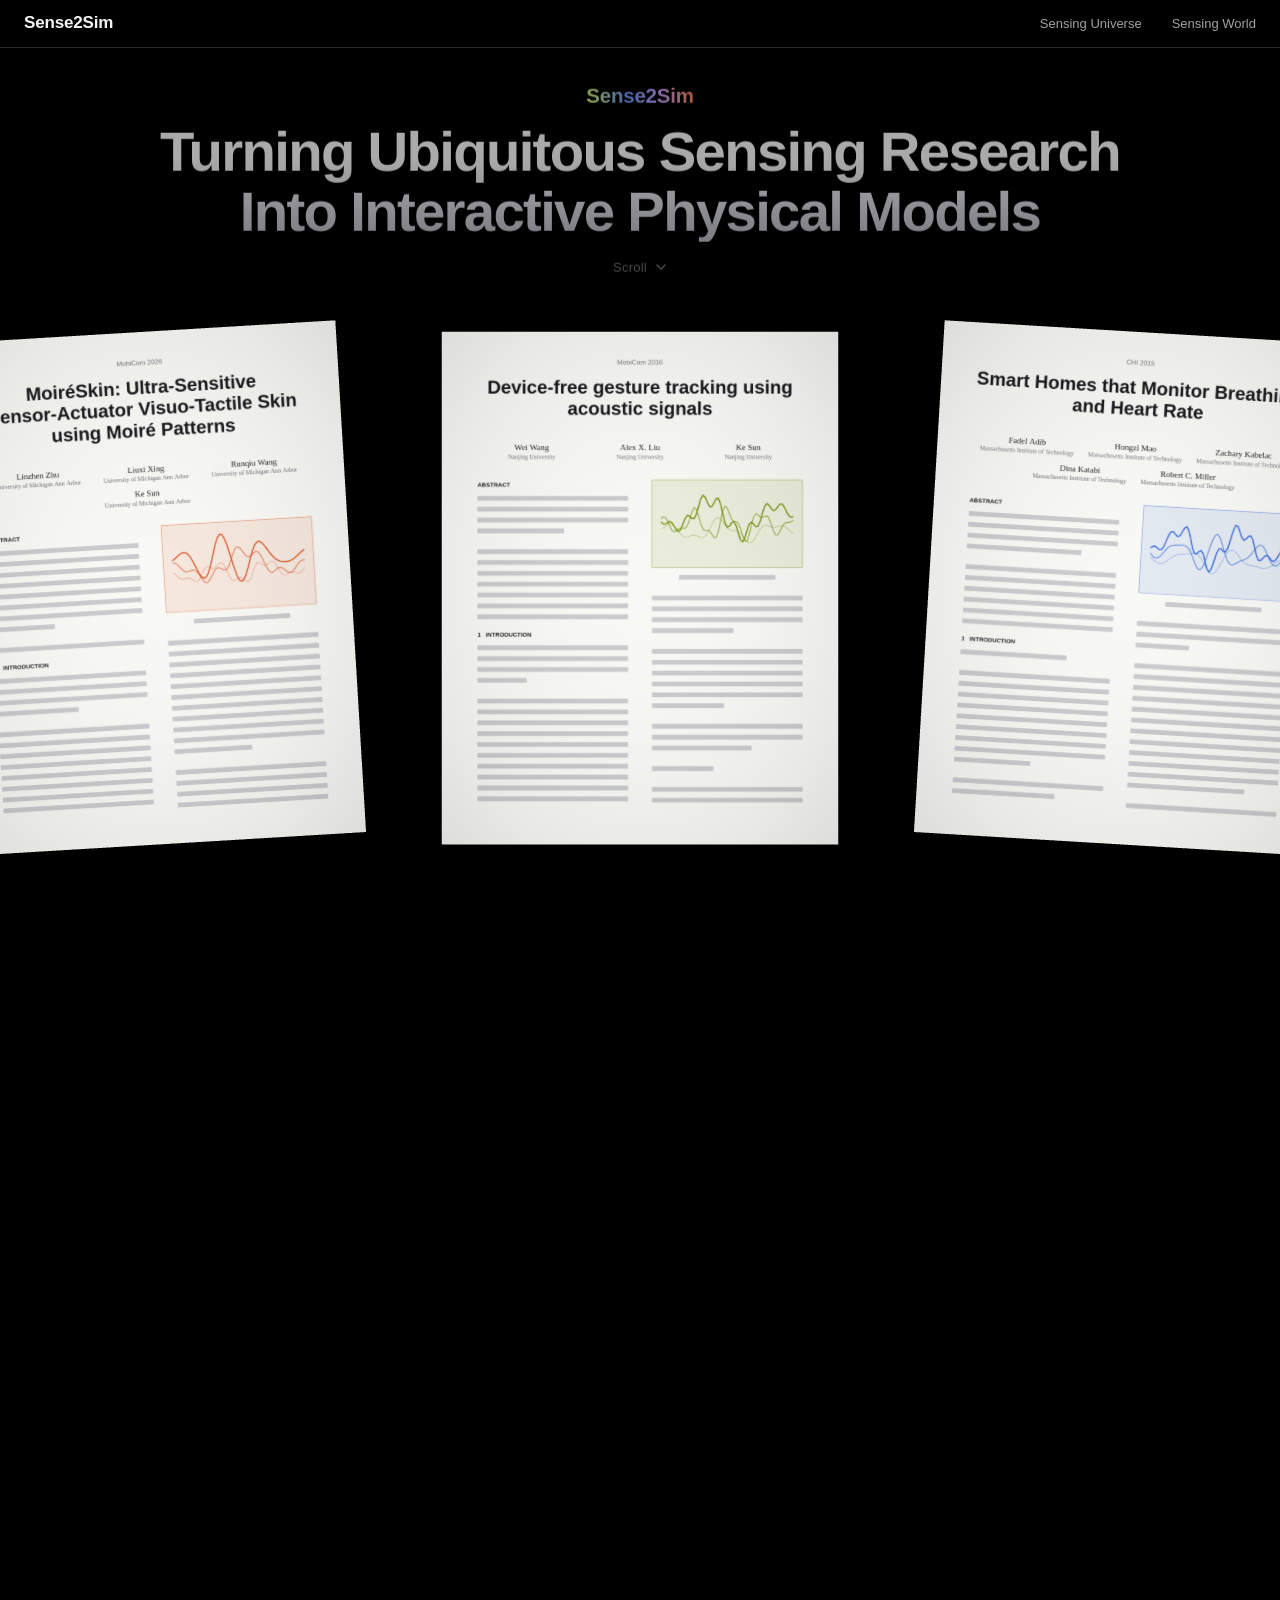
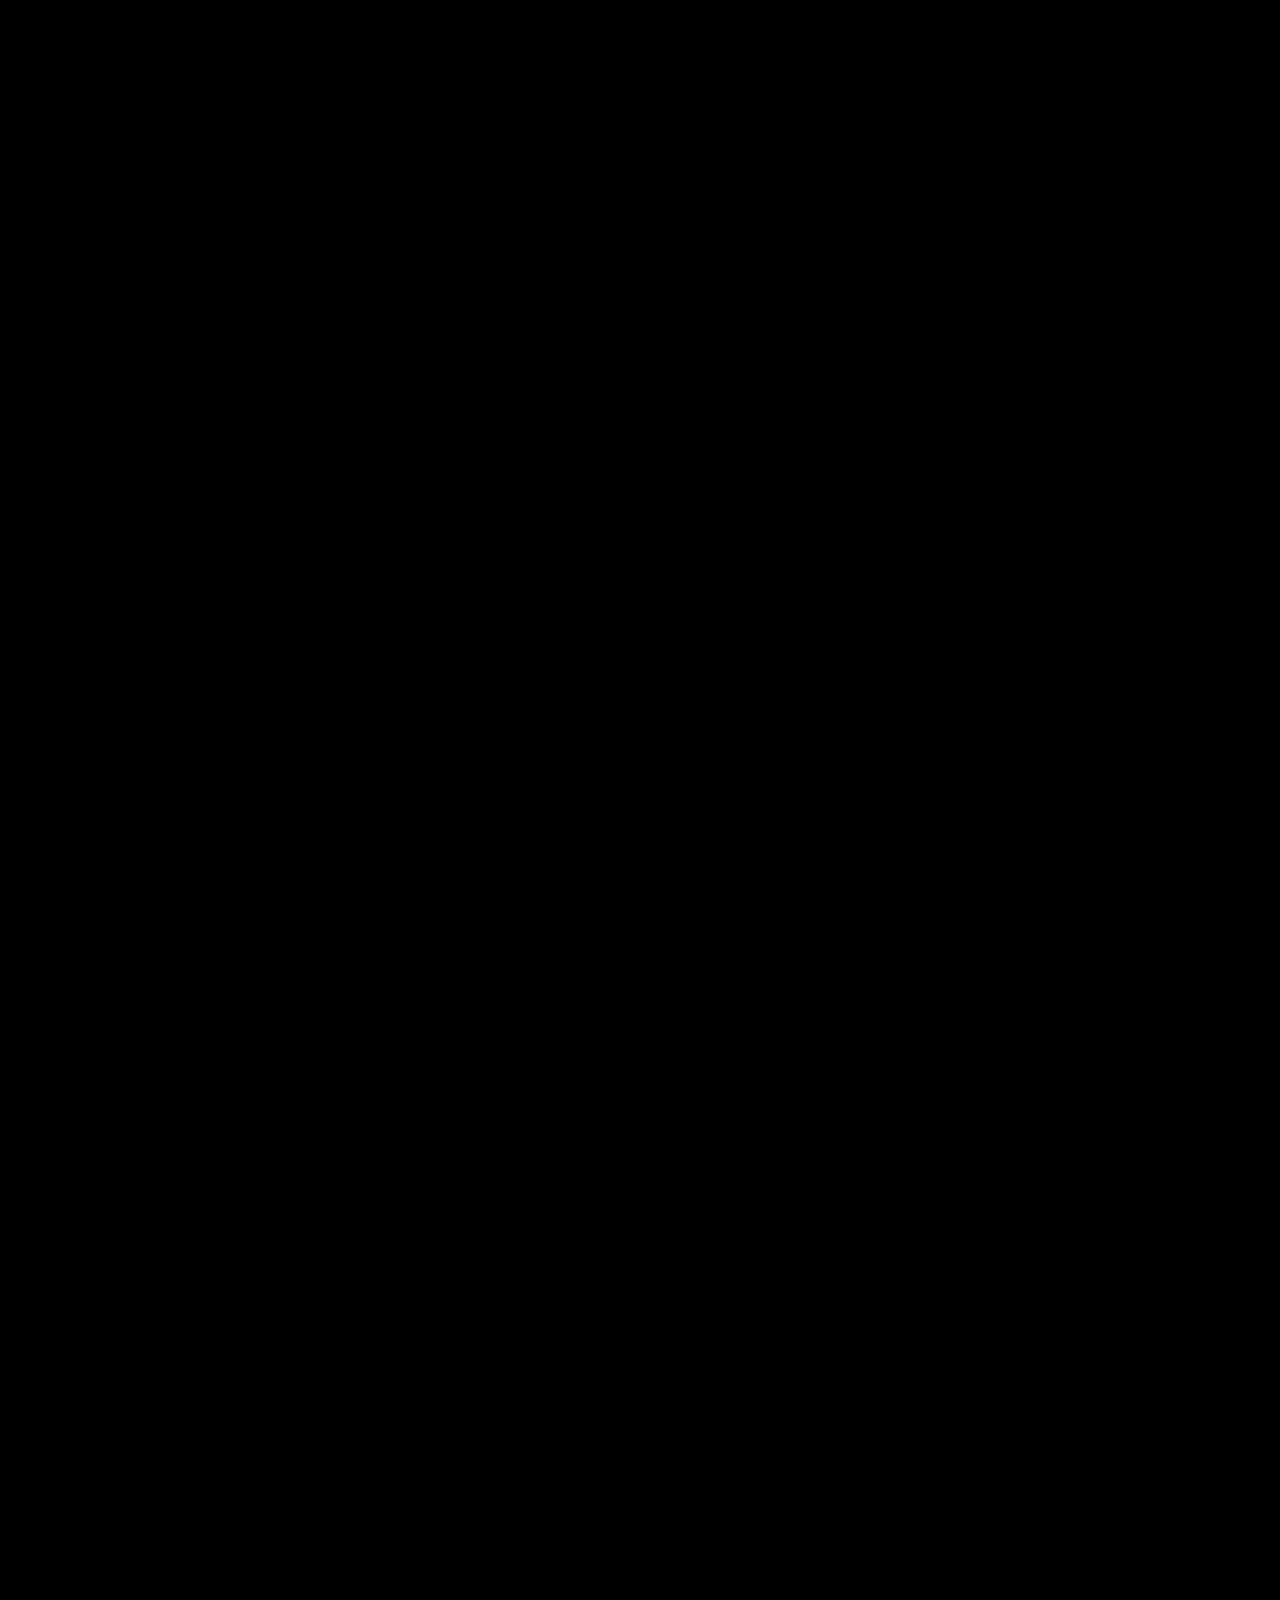
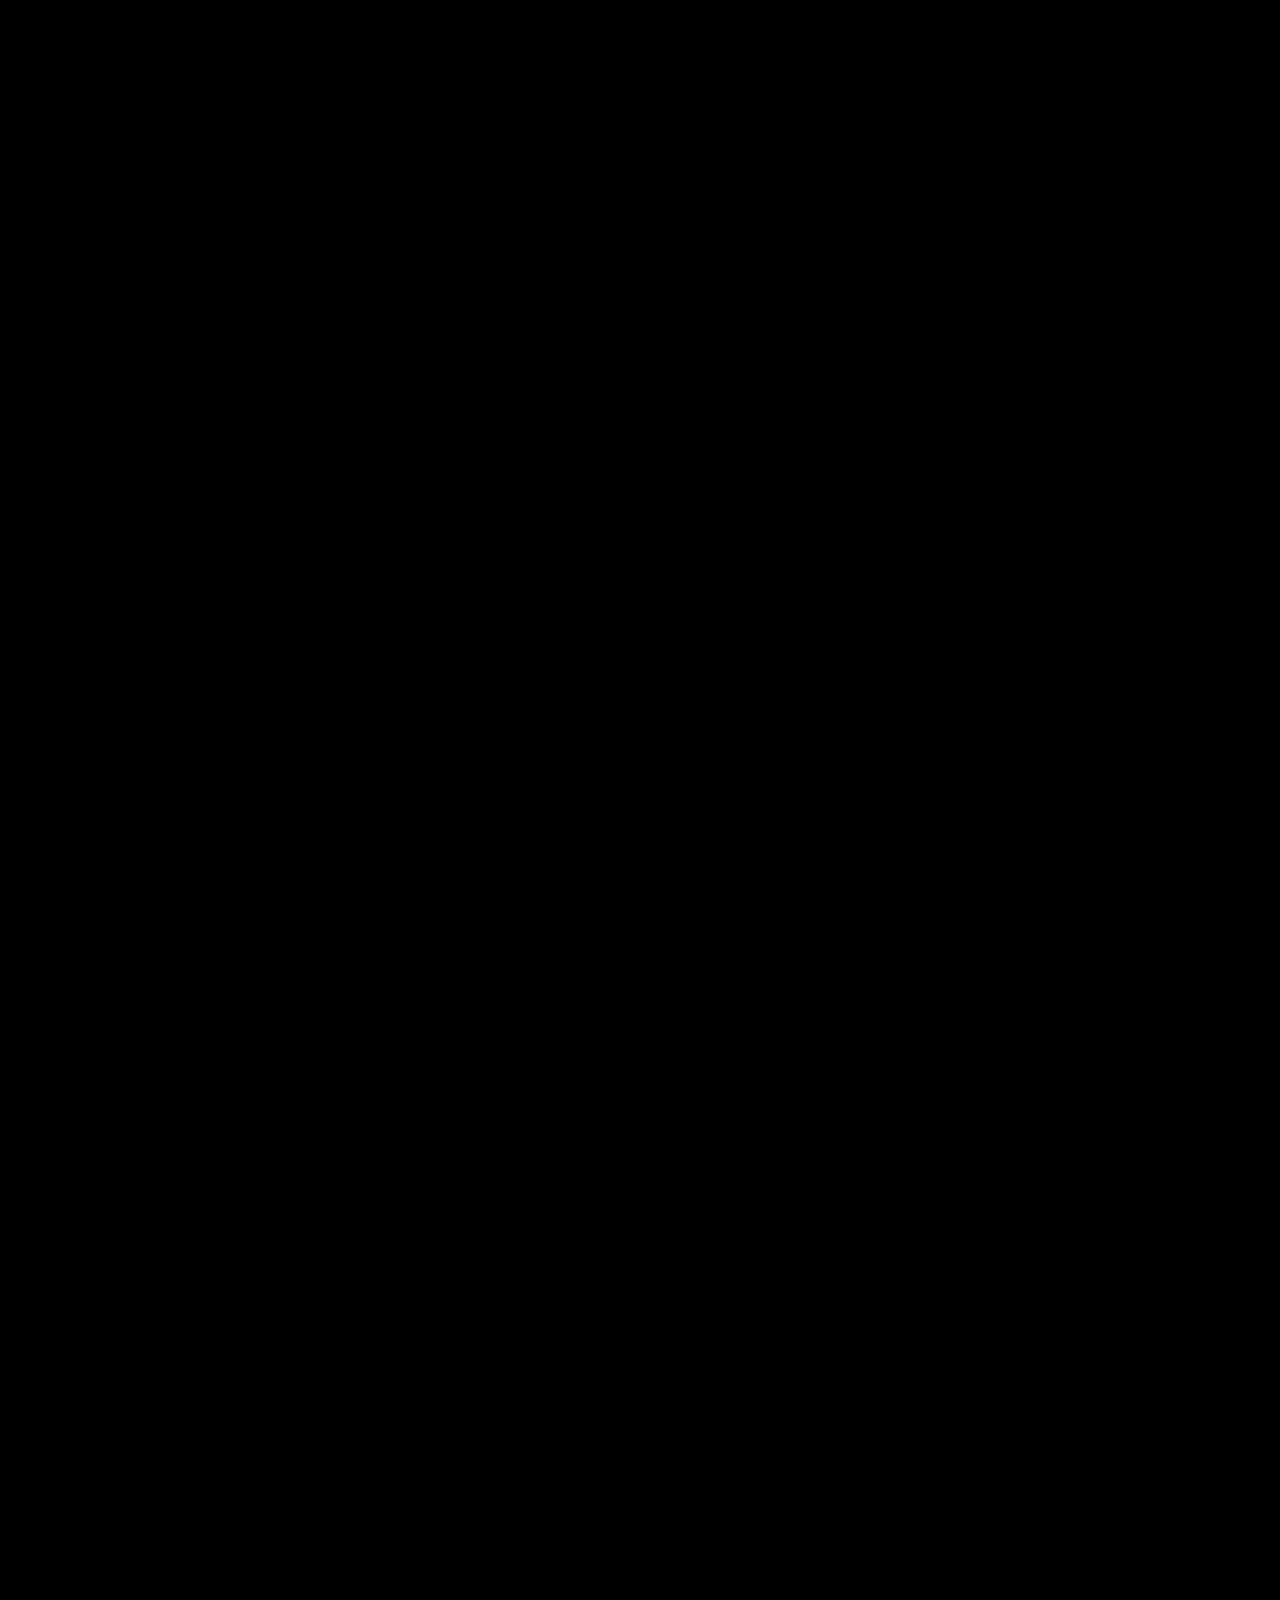
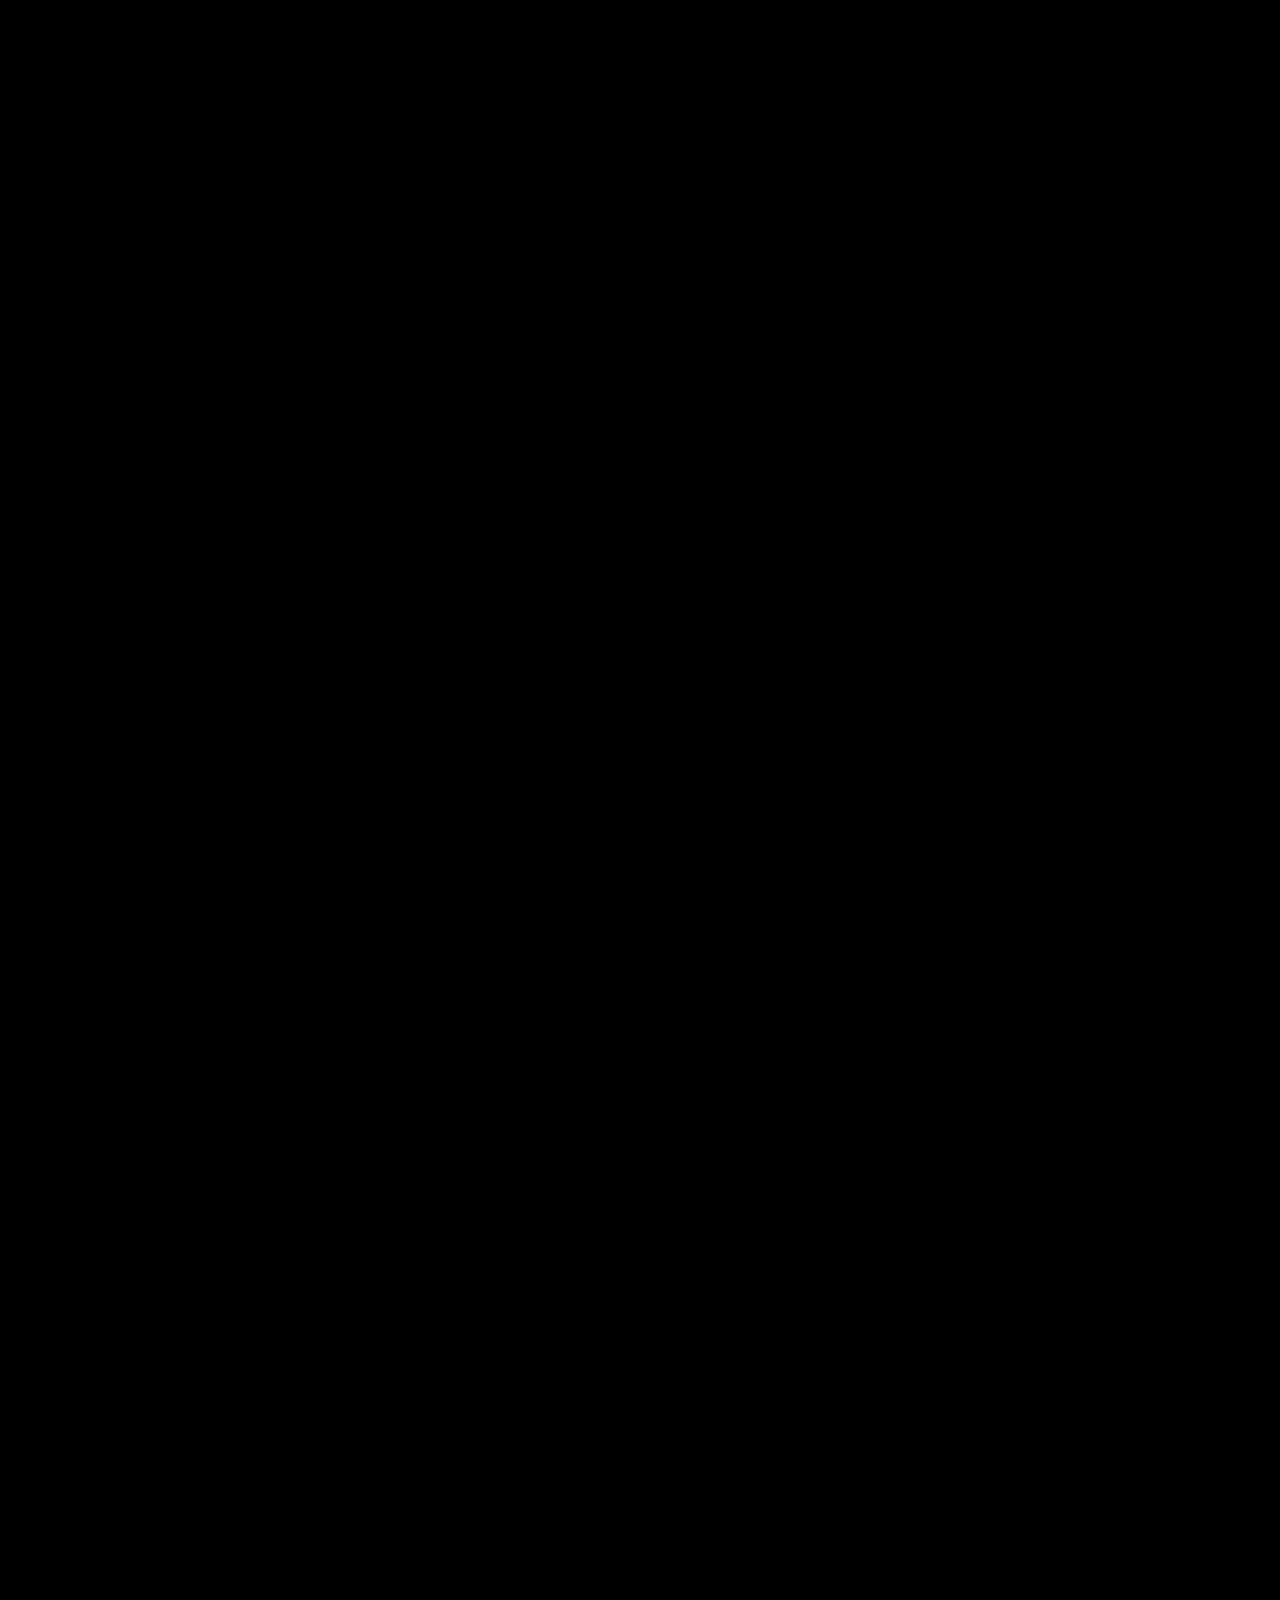
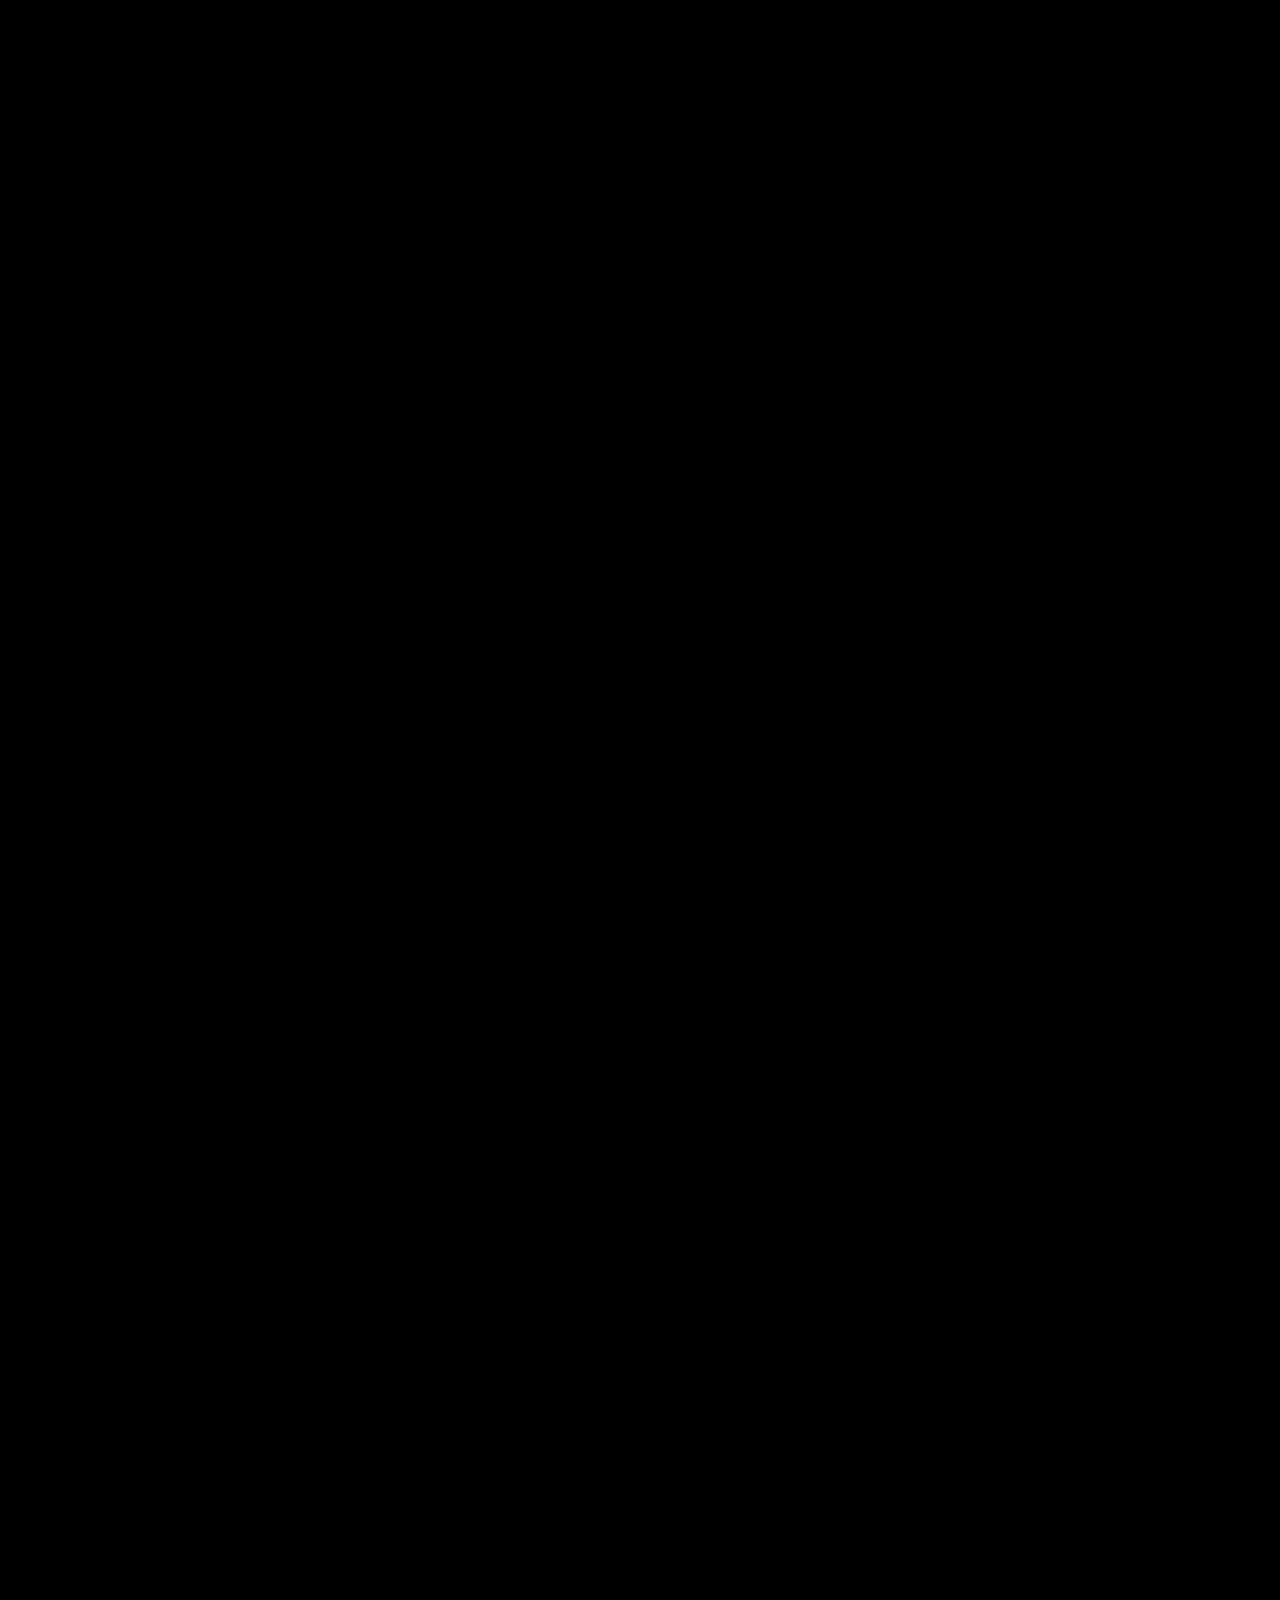
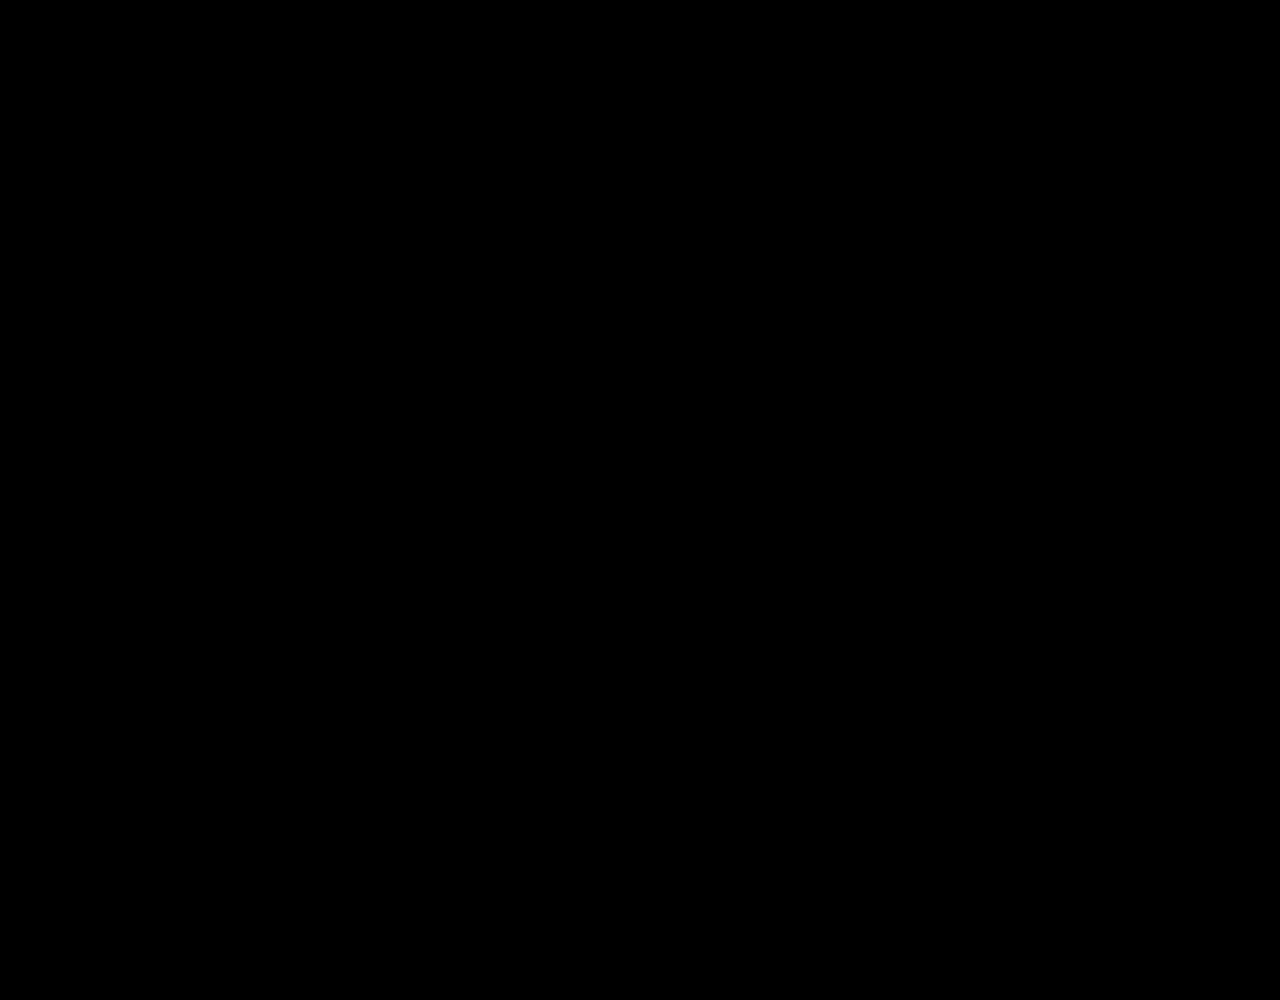
==== index.html @ 0bc5aa77 "Sense2Sim Universe: the Sensing Universe and the Sensing World with their first page, packed to run " ====
<!doctype html>
<html lang="en">
<head>
<meta charset="utf-8">
<meta name="viewport" content="width=device-width, initial-scale=1, viewport-fit=cover">
<!-- page:begin -->
<title>Sense2Sim</title>
<meta name="claude:viewport-fit-sides" content="cover">
<style>
/* Layout: one pinned stage under a slim bar; the page's scroll drives one scene: three first pages,
   the wall of papers, the Sensing Universe, the Sensing World as a point cloud, then two entrances side by side.
   Words keep to a band of their own; the scene is framed clear of it. One look: the night sky. */
:root {
  color-scheme: dark;
  --bg: #000000; --ink: #f5f5f7; --ink-2: #a1a1a6; --ink-3: #6e6e73;
  --line: rgba(255, 255, 255, 0.16); --line-2: rgba(255, 255, 255, 0.32); --card: rgba(255, 255, 255, 0.035);
  --link: #2997ff;
  --acoustic: #d9f272; --rf: #6b98ff; --optical: #ff8a5b; --electric: #c7a2ff; --magnetic: #f0c674; --mechanical: #aab5c7;
  --sans: -apple-system, BlinkMacSystemFont, "SF Pro Display", "SF Pro Text", "Helvetica Neue", "Segoe UI", Inter, Roboto, Arial, sans-serif;
  --mono: ui-monospace, "SF Mono", SFMono-Regular, Menlo, Consolas, monospace;
  --navh: calc(48px + env(safe-area-inset-top, 0px));
  --gutter-l: max(24px, env(safe-area-inset-left, 0px)); --gutter-r: max(24px, env(safe-area-inset-right, 0px));
}
* { box-sizing: border-box; }
html { background: var(--bg); }
body { margin: 0; background: var(--bg); color: var(--ink); font: 17px/1.47 var(--sans); -webkit-font-smoothing: antialiased; overflow-x: hidden; }
a { color: inherit; text-decoration: none; }
a:focus-visible { outline: 2px solid var(--link); outline-offset: 4px; border-radius: 6px; }

/* the bar: solid, so nothing of the scene is ever under its words */
.nav { position: fixed; inset: 0 0 auto 0; z-index: 5; height: var(--navh); padding-top: env(safe-area-inset-top, 0px);
  padding-left: var(--gutter-l); padding-right: var(--gutter-r);
  display: flex; align-items: center; justify-content: space-between; gap: 16px; background: var(--bg); border-bottom: 1px solid var(--line); }
.nav .brand { font-weight: 600; font-size: 17px; letter-spacing: -0.01em; }
.nav nav { display: flex; gap: clamp(14px, 3vw, 30px); font-size: 13px; color: var(--ink-2); white-space: nowrap; }
.nav nav a:hover { color: var(--ink); }

/* without the scene (no WebGL, or less motion asked for): the words and the two entrances, in the page's flow */
.track { padding-top: var(--navh); }
.stage { position: relative; padding: clamp(36px, 8vh, 96px) 0 48px; }
#gl, #labels { display: none; }
.cap { margin: 0 auto; padding-left: var(--gutter-l); padding-right: var(--gutter-r); text-align: center; }
.cap h1, .cap h2 { margin: 0 auto; font-weight: 600; letter-spacing: -0.03em; line-height: 1.06; text-wrap: balance;
  background: linear-gradient(180deg, #ffffff 30%, #b9bcc6 100%); -webkit-background-clip: text; background-clip: text; color: transparent; }
.cap h1 { font-size: clamp(30px, min(4.4vw, 7.6vh), 68px); max-width: 24em; }
.cap h2 { font-size: clamp(32px, min(4.6vw, 7.4vh), 64px); }
.cap p { margin: 12px auto 0; max-width: 46ch; color: var(--ink-2); font-size: clamp(16px, 1.5vw, 21px); line-height: 1.38; text-wrap: balance; }
.cap .eyebrow { margin: 0 0 12px; font-size: clamp(17px, 1.6vw, 21px); font-weight: 600; letter-spacing: -0.01em;
  background: linear-gradient(90deg, var(--acoustic), var(--rf) 38%, var(--electric) 68%, var(--optical)); -webkit-background-clip: text; background-clip: text; color: transparent; display: inline-block; }
.cap .cue { display: none; }
#cap-uni, #cap-world { display: none; }

.gates { margin-top: clamp(36px, 7vh, 72px); padding-left: var(--gutter-l); padding-right: var(--gutter-r); }
.gate-row { display: flex; gap: clamp(16px, 2.4vw, 32px); width: min(1280px, 100%); margin: 0 auto; }
.gate { flex: 1 1 0; min-width: 0; display: flex; flex-direction: column; gap: 18px; }
.gate-media { display: block; position: relative; overflow: hidden; width: 100%; aspect-ratio: 16 / 10; max-height: 46vh; border: 1px solid var(--line); border-radius: 28px; background: var(--card);
  transition: border-color 0.35s ease, background-color 0.35s ease; }
/* (without the scene the entrances are not left empty: the galaxies as soft lights, the world as a field of points) */
.gate-media::before { content: ""; position: absolute; inset: 0; }
#gate-uni .gate-media::before { background:
  radial-gradient(13% 20% at 59% 32%, rgba(107, 152, 255, 0.6), transparent), radial-gradient(9% 14% at 85% 50%, rgba(217, 242, 114, 0.5), transparent),
  radial-gradient(8% 13% at 73% 73%, rgba(255, 138, 91, 0.55), transparent), radial-gradient(6% 10% at 36% 77%, rgba(199, 162, 255, 0.55), transparent),
  radial-gradient(5.5% 9% at 11% 59%, rgba(170, 181, 199, 0.5), transparent), radial-gradient(5% 8% at 23% 37%, rgba(240, 198, 116, 0.55), transparent),
  radial-gradient(2.5% 4% at 48% 54%, rgba(255, 255, 255, 0.5), transparent); }
#gate-world .gate-media::before { background: radial-gradient(circle, rgba(150, 196, 255, 0.8) 1px, transparent 1.7px) 0 0 / 11px 11px;
  -webkit-mask-image: radial-gradient(40% 30% at 50% 56%, #000 55%, transparent 100%); mask-image: radial-gradient(40% 30% at 50% 56%, #000 55%, transparent 100%); }
.gate:hover .gate-media, .gate:focus-visible .gate-media { border-color: var(--line-2); background: rgba(255, 255, 255, 0.06); }
.gate-text { display: grid; gap: 4px; padding: 0 6px; }
.gate-text strong { font-size: clamp(21px, 2.1vw, 30px); font-weight: 600; letter-spacing: -0.02em; line-height: 1.15; }
.gate-text span { color: var(--ink-2); font-size: clamp(14px, 1.25vw, 17px); line-height: 1.4; }
.gate-text em { margin-top: 6px; font-style: normal; color: var(--link); font-size: clamp(15px, 1.3vw, 19px); }
.gate-text em::after { content: "\203A"; display: inline-block; margin-left: 0.3em; transition: transform 0.3s ease; }
.gate:hover .gate-text em::after { transform: translateX(4px); }
.madeby { margin: 28px auto 0; max-width: 70ch; text-align: center; color: var(--ink-3); font-size: 12px; line-height: 1.4; }

/* with the scene: the stage pinned, the page's length is the story's */
.live .track { height: 1000vh; }
.live .stage { position: sticky; top: var(--navh); height: calc(100vh - var(--navh)); height: calc(100dvh - var(--navh)); padding: 0; overflow: hidden; }
.live #gl { display: block; position: absolute; inset: 0; width: 100%; height: 100%; }
.live #labels { display: block; position: absolute; inset: 0; pointer-events: none; }
.live .cap { position: absolute; left: 0; right: 0; top: clamp(18px, 4.4vh, 52px); opacity: 0; visibility: hidden; will-change: opacity, transform; pointer-events: none; }
.live #cap-uni, .live #cap-world { display: block; }
.live .cap .cue { display: inline-flex; align-items: center; gap: 8px; margin-top: 16px; color: var(--ink-3); font-size: 13px; letter-spacing: 0.02em; }
.live .cap .cue svg { width: 12px; height: 12px; fill: none; stroke: currentColor; stroke-width: 1.6; stroke-linecap: round; stroke-linejoin: round; animation: nudge 1.9s ease-in-out infinite; }
@keyframes nudge { 0%, 100% { transform: translateY(-2px); opacity: 0.55; } 50% { transform: translateY(3px); opacity: 1; } }
.live .gates { position: absolute; inset: 0; margin: 0; display: flex; flex-direction: column; justify-content: center; opacity: 0; visibility: hidden; }
.live .gate-media { background: transparent; }
.live .gate-media::before { display: none; }
.live .gate-text { will-change: transform, opacity; opacity: 0; }
.live .madeby { position: absolute; left: var(--gutter-l); right: var(--gutter-r); bottom: max(14px, env(safe-area-inset-bottom, 0px)); margin: 0 auto; }

/* the galaxies' names and three papers' stars, drawn in the scene's own place */
.glabel, .hlabel { position: absolute; left: 0; top: 0; white-space: nowrap; will-change: transform, opacity; opacity: 0; }
.glabel { font: 600 12px/1 var(--mono); letter-spacing: 0.16em; text-transform: uppercase; transform-origin: 0 0; }
.hlabel { font: 600 14px/1 var(--sans); letter-spacing: -0.01em; color: var(--ink); text-shadow: 0 0 6px #000, 0 0 2px #000; }

@media (max-width: 700px) {
  .gate-row { flex-direction: column; gap: 18px; }
  .gate { gap: 10px; }
  .gate-media { aspect-ratio: 16 / 9; max-height: 22vh; border-radius: 20px; }
  .gate-text { gap: 2px; }
  .gate-text em { margin-top: 2px; }
  .glabel { font-size: 10px; letter-spacing: 0.1em; }
  .hlabel { font-size: 12px; }
}
@media (prefers-reduced-motion: reduce) { .live .cap .cue svg { animation: none; } }
</style>

<header class="nav">
  <a class="brand" href="#top" id="brand">Sense2Sim</a>
  <nav aria-label="Entrances">
    <a href="pages/universe/index.html" data-go="universe">Sensing Universe</a>
    <a href="pages/world/index.html" data-go="world">Sensing World</a>
  </nav>
</header>

<main class="track" id="track">
  <div class="stage" id="stage">
    <canvas id="gl" aria-hidden="true"></canvas>

    <section class="cap" id="cap-hero">
      <p class="eyebrow">Sense2Sim</p>
      <h1>Turning Ubiquitous Sensing Research Into Interactive Physical Models</h1>
      <span class="cue">Scroll <svg viewBox="0 0 12 12" aria-hidden="true"><path d="M2 4l4 4 4-4"/></svg></span>
    </section>

    <section class="cap" id="cap-uni">
      <h2>Sensing Universe</h2>
      <p>Every paper is a star, gathered by how it senses.</p>
    </section>

    <section class="cap" id="cap-world">
      <h2>Sensing World</h2>
      <p>Papers placed in everyday spaces, running on the devices already there.</p>
    </section>

    <div id="labels" aria-hidden="true"></div>

    <section class="gates" id="gates" aria-label="Two entrances">
      <div class="gate-row">
        <a class="gate" id="gate-uni" href="pages/universe/index.html" data-go="universe">
          <span class="gate-media"></span>
          <span class="gate-text"><strong>Sensing Universe</strong><span>Explore the papers as a map of stars.</span><em>Enter Universe</em></span>
        </a>
        <a class="gate" id="gate-world" href="pages/world/index.html" data-go="world">
          <span class="gate-media"></span>
          <span class="gate-text"><strong>Sensing World</strong><span>Walk through the everyday spaces where the papers run.</span><em>Enter World</em></span>
        </a>
      </div>
      <p class="madeby">The Sensing Universe and the Sensing World are generated by the Sense2Sim skill and AI agent models. AI agent models may make mistakes.</p>
    </section>
  </div>
</main>

<script>
// The offline package's loader (tools/offline.mjs writes it first into each page it packs, with the page's own list
// in place of the empty one below). A page opened from the disk (file://) may load a classic script or a picture
// beside it, but no module, no fetch and no picture asked for with crossorigin: what the page would fetch or import
// is therefore written beside it as classic scripts, each setting SW_OFFLINE_DATA[<its key>] to its content, and read
// here when the page asks for it. The same path is taken over http (a local server), so the package behaves one way.
// M: each key (a file's path from the page, as the page names it, or mediapipe/<file>) -> the script that holds it,
// the type it is served as, and how it is held ("b64" bytes in base64, "text" the text itself).
// SW_OFFLINE_IMAGES (images.offline.js, loaded before this): pictures the page asks for with crossorigin (three's
// TextureLoader), as data: URLs; an <img> given one of their paths is given the data: URL instead.
(() => {
  const M = {};
  const D = (window.SW_OFFLINE_DATA = window.SW_OFFLINE_DATA || {});
  const IMG = window.SW_OFFLINE_IMAGES || {};
  const scripts = {}, bins = {}, stats = { served: [], missing: [], images: 0, fetched: 0 };
  const script = (file) => scripts[file] || (scripts[file] = new Promise((ok, no) => {
    const s = document.createElement("script");
    s.src = file;
    s.onload = () => ok();
    s.onerror = () => no(new Error(`offline package: ${file} is missing`));
    (document.head || document.documentElement).appendChild(s);
  }));
  async function get(key) {
    if (!(key in D)) {
      const m = M[key];
      if (!m) { stats.missing.push(key); throw new Error(`offline package: it holds no ${key}`); }
      await script(m.file);
      if (!(key in D)) { stats.missing.push(key); throw new Error(`offline package: ${m.file} does not hold ${key}`); }
    }
    if (!stats.served.includes(key)) stats.served.push(key);
    return D[key];
  }
  const fromB64 = (b64) => { const s = atob(b64), a = new Uint8Array(s.length); for (let i = 0; i < s.length; i++) a[i] = s.charCodeAt(i); return a; };
  // a key's bytes, a fresh copy each time (a task may keep or detach what it is given)
  const bin = (key) => (bins[key] || (bins[key] = get(key).then((v) => (M[key] && M[key].enc === "text" ? new TextEncoder().encode(v) : fromB64(v))))).then((a) => a.slice());
  // a URL under the page's own folder is a file of the package, named by its path from there
  const keyOf = (u) => {
    try {
      const h = new URL(String(u), document.baseURI).href.split(/[?#]/)[0], b = new URL(".", document.baseURI).href;
      return h.startsWith(b) ? decodeURIComponent(h.slice(b.length)) : null;
    } catch (e) { return null; }
  };
  // fetch: a file of the package's from its script, anything else as before (a blob: or data: URL, a local server)
  const nativeFetch = typeof window.fetch === "function" ? window.fetch.bind(window) : null;
  if (nativeFetch && Object.keys(M).length) window.fetch = function (input, init) {
    const u = typeof input === "string" ? input : input && (input.url || input.href);
    const k = u != null ? keyOf(u) : null;
    if (k && M[k]) { stats.fetched++; return bin(k).then((b) => new Response(b, { status: 200, headers: { "content-type": M[k].type } })); }
    return nativeFetch(input, init);
  };
  // an <img> given a picture the package holds as a data: URL
  const src = Object.getOwnPropertyDescriptor(HTMLImageElement.prototype, "src");
  if (src && src.set && Object.keys(IMG).length) Object.defineProperty(HTMLImageElement.prototype, "src", {
    configurable: true, enumerable: src.enumerable, get: src.get,
    set(v) { const k = keyOf(v); if (k && IMG[k]) { stats.images++; src.set.call(this, IMG[k]); } else src.set.call(this, v); },
  });
  const dataJs = async (key) => "data:text/javascript;base64," + (await get(key));
  window.SW_OFFLINE = {
    get, bin, keyOf,
    stats: () => JSON.parse(JSON.stringify(stats)),
    // a module the page imported from beside it (world/<id>.glb.js: its default export, the room's GLB in base64)
    module: async (key) => ({ default: await get(key) }),
    // MediaPipe's tasks-vision from the package: its bundle as a module (a data: URL, which a page from the disk may
    // import), and the files of its wasm, the SIMD build where the browser runs SIMD, as its FilesetResolver would pick
    mediapipe: async () => import(await dataJs("mediapipe/vision_bundle.mjs")),
    mpFiles: async (mp) => {
      const k = (await mp.FilesetResolver.isSimdSupported()) ? "vision_wasm_internal" : "vision_wasm_nosimd_internal";
      return { wasmLoaderPath: await dataJs(`mediapipe/${k}.js`), wasmBinaryPath: `${k}.wasm`, offlineKey: k };
    },
    // a task made from the package: its model given as bytes (baseOptions.modelAssetBuffer), and the wasm handed to
    // the loader as Module.wasmBinary (the bundle passes self.Module to the loader, which then fetches no wasm)
    mpTask: async (Task, files, model, options) => {
      const buf = await bin(model), wasm = await bin(`mediapipe/${files.offlineKey}.wasm`);
      self.Module = { wasmBinary: wasm };
      return Task.createFromOptions(files, { ...options, baseOptions: { ...(options.baseOptions || {}), modelAssetBuffer: buf } });
    },
  };
})();
</script>
<script src="intro-data.js"></script>
<script src="intro.js"></script>
<!-- page:end -->
</body>
</html>
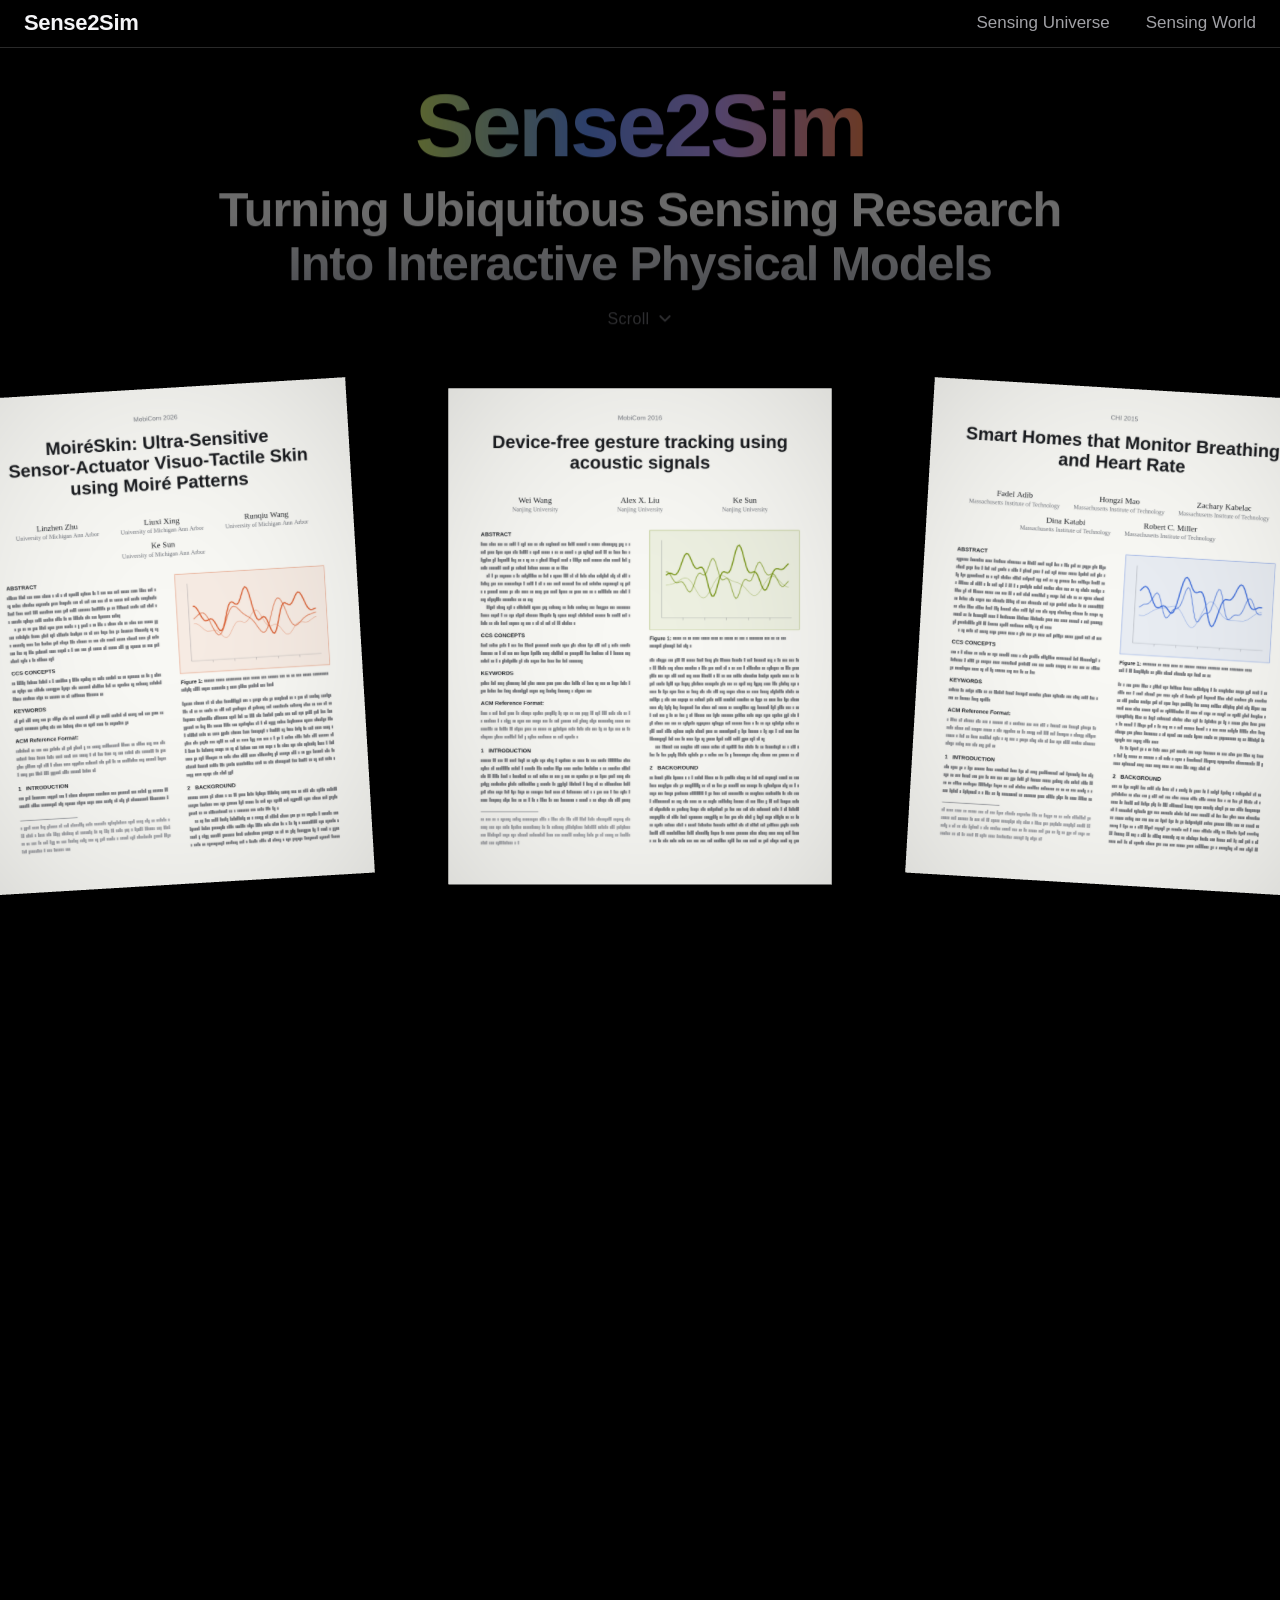
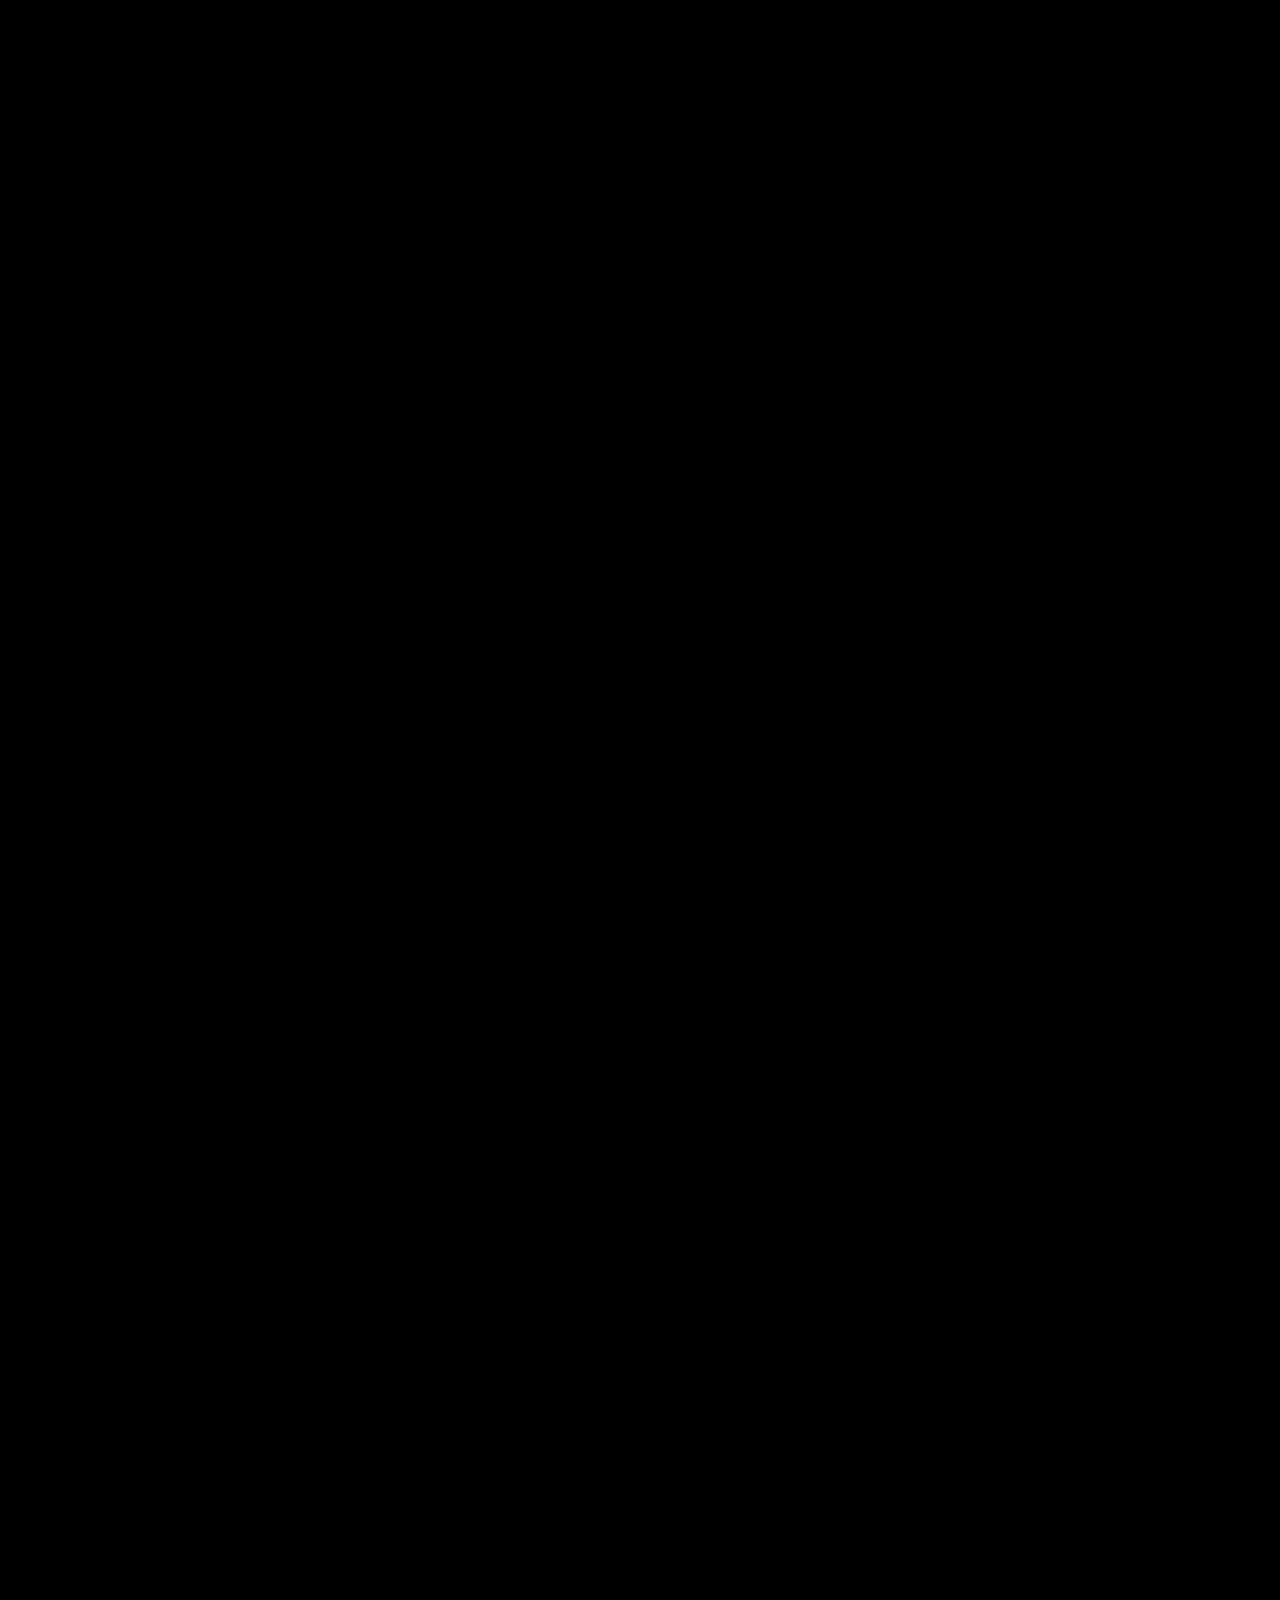
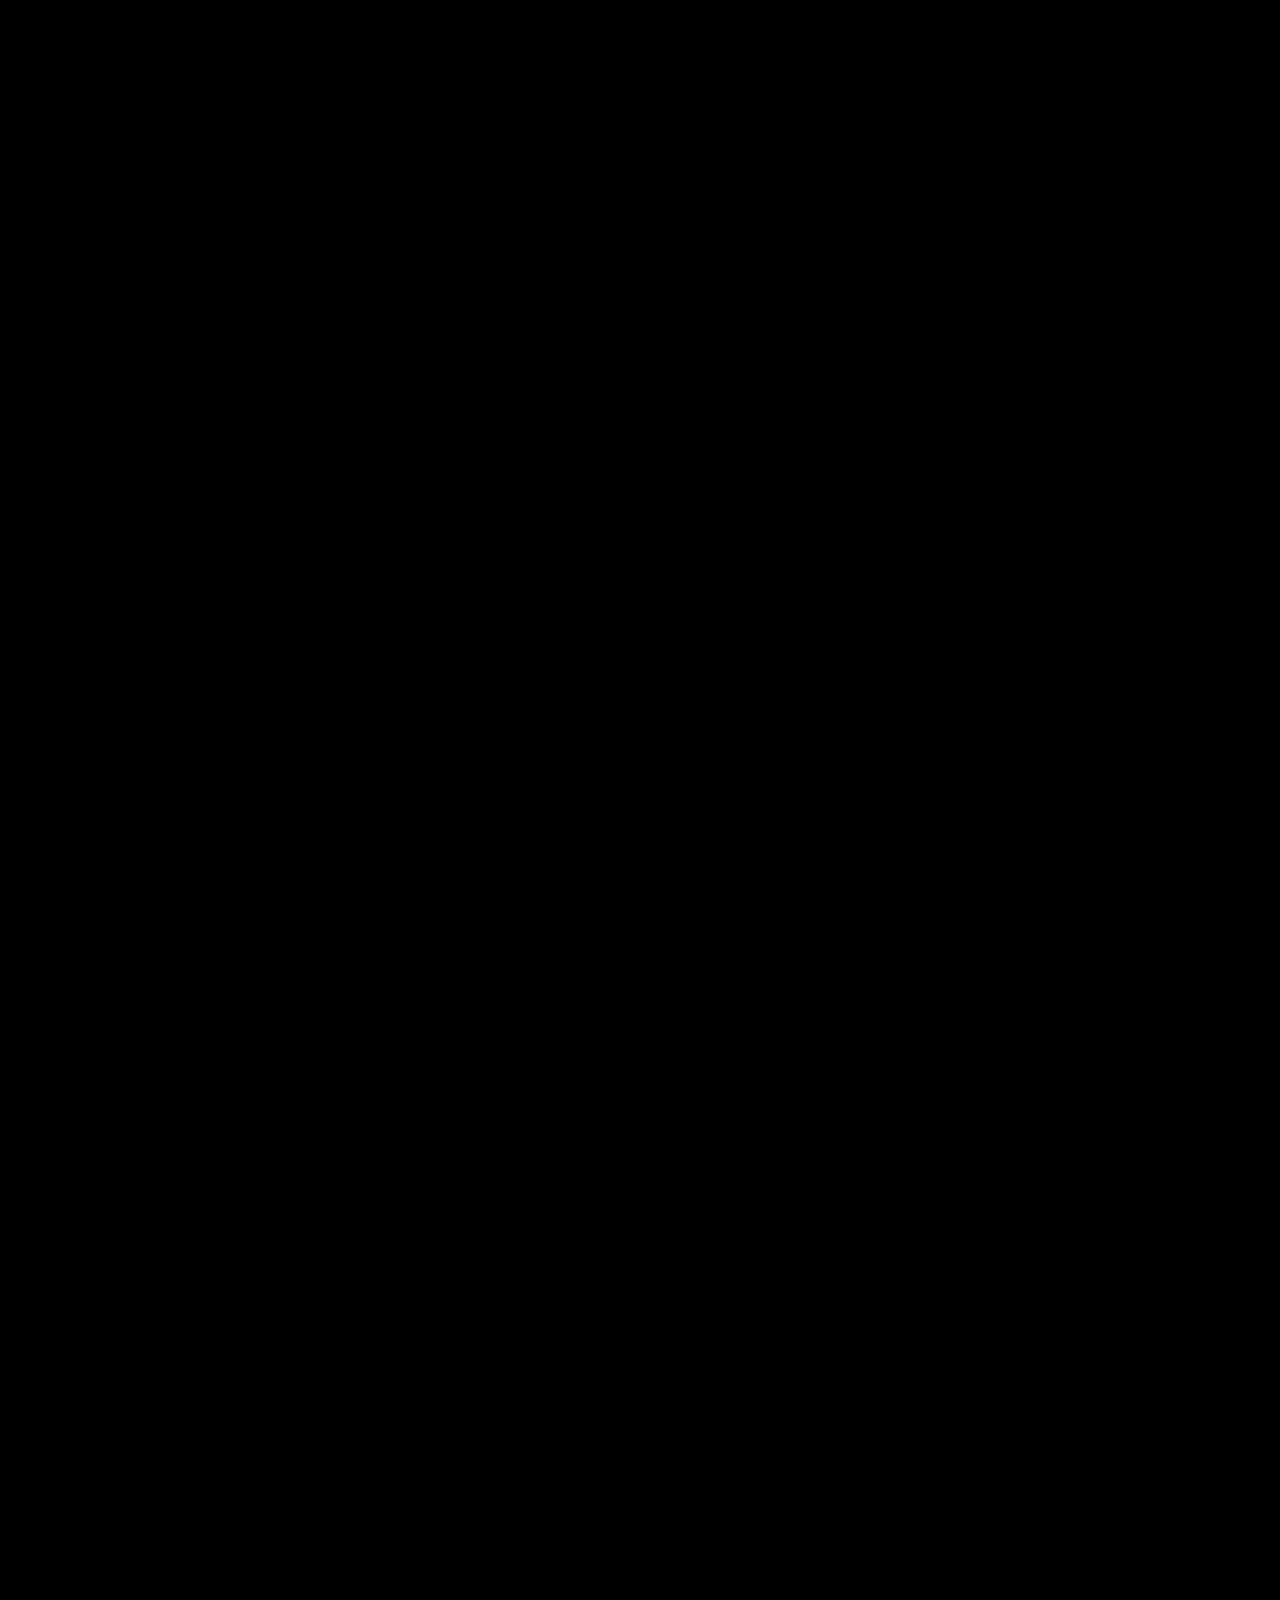
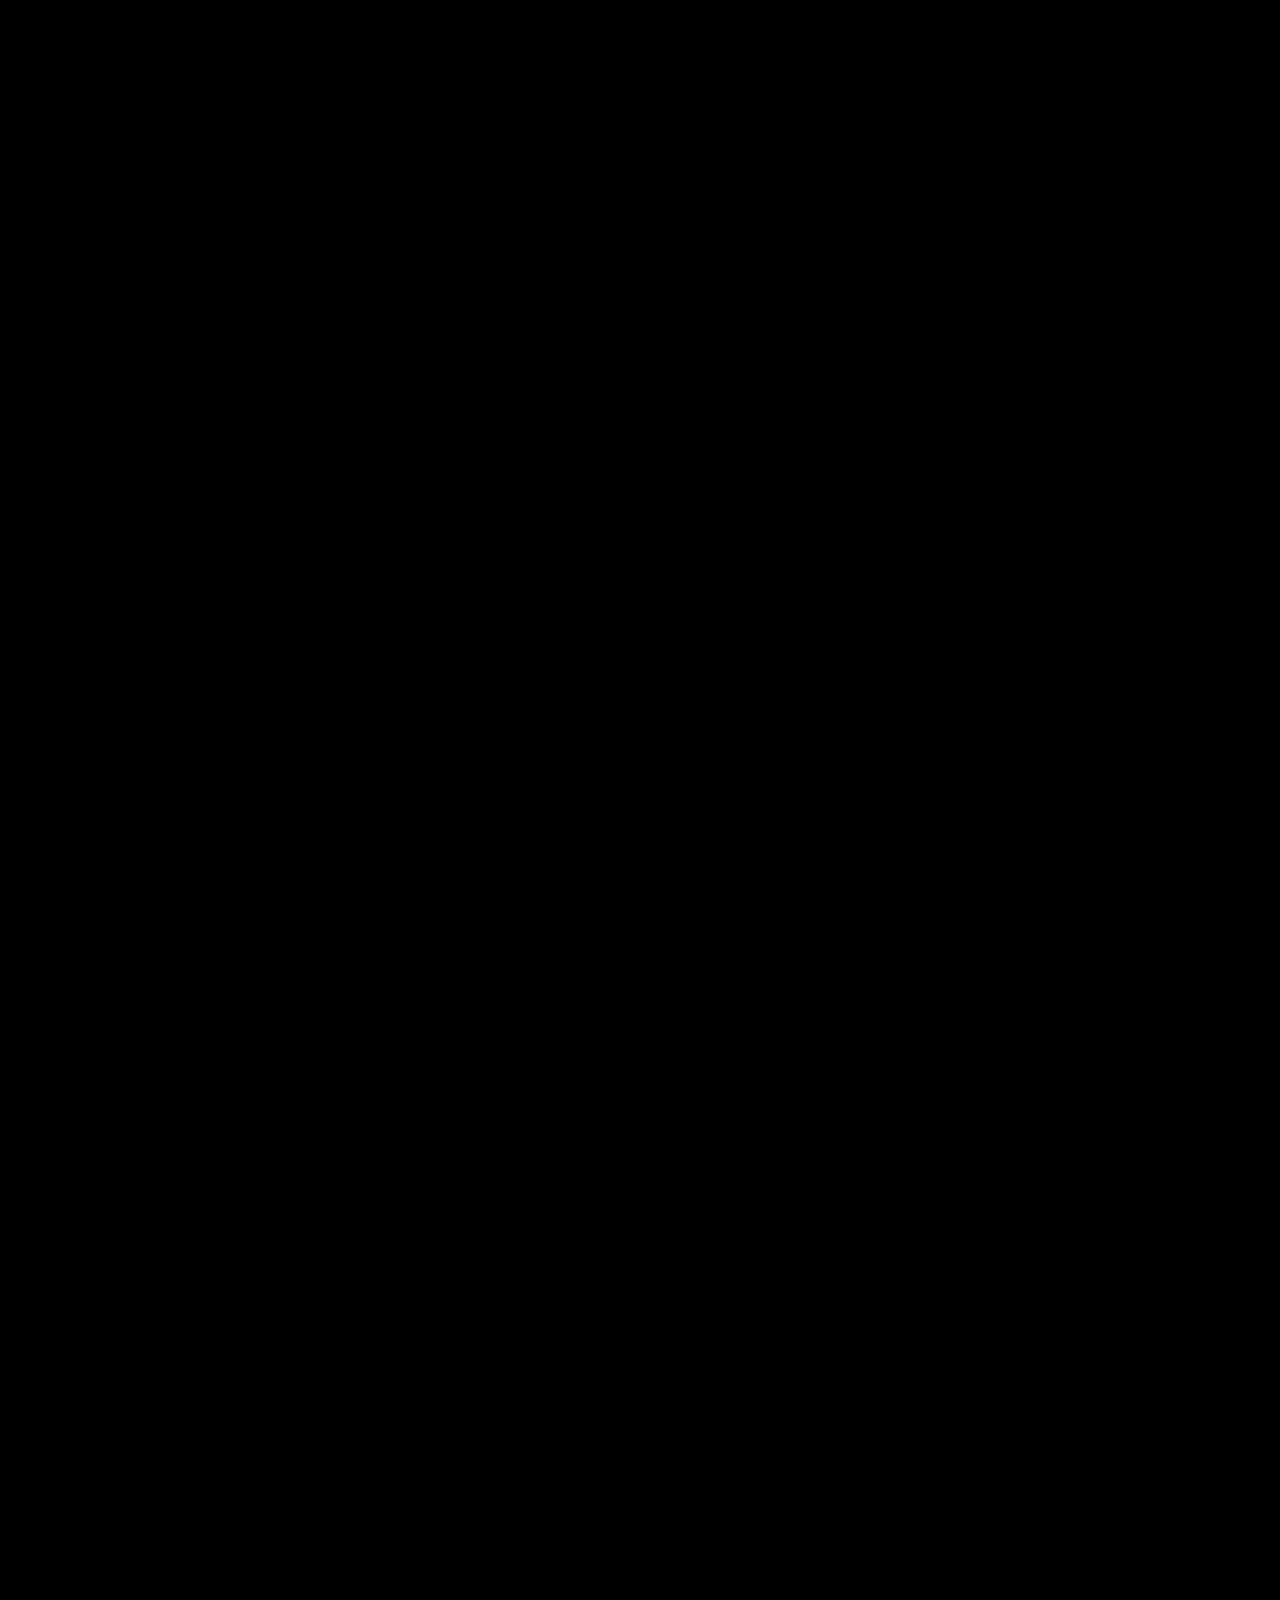
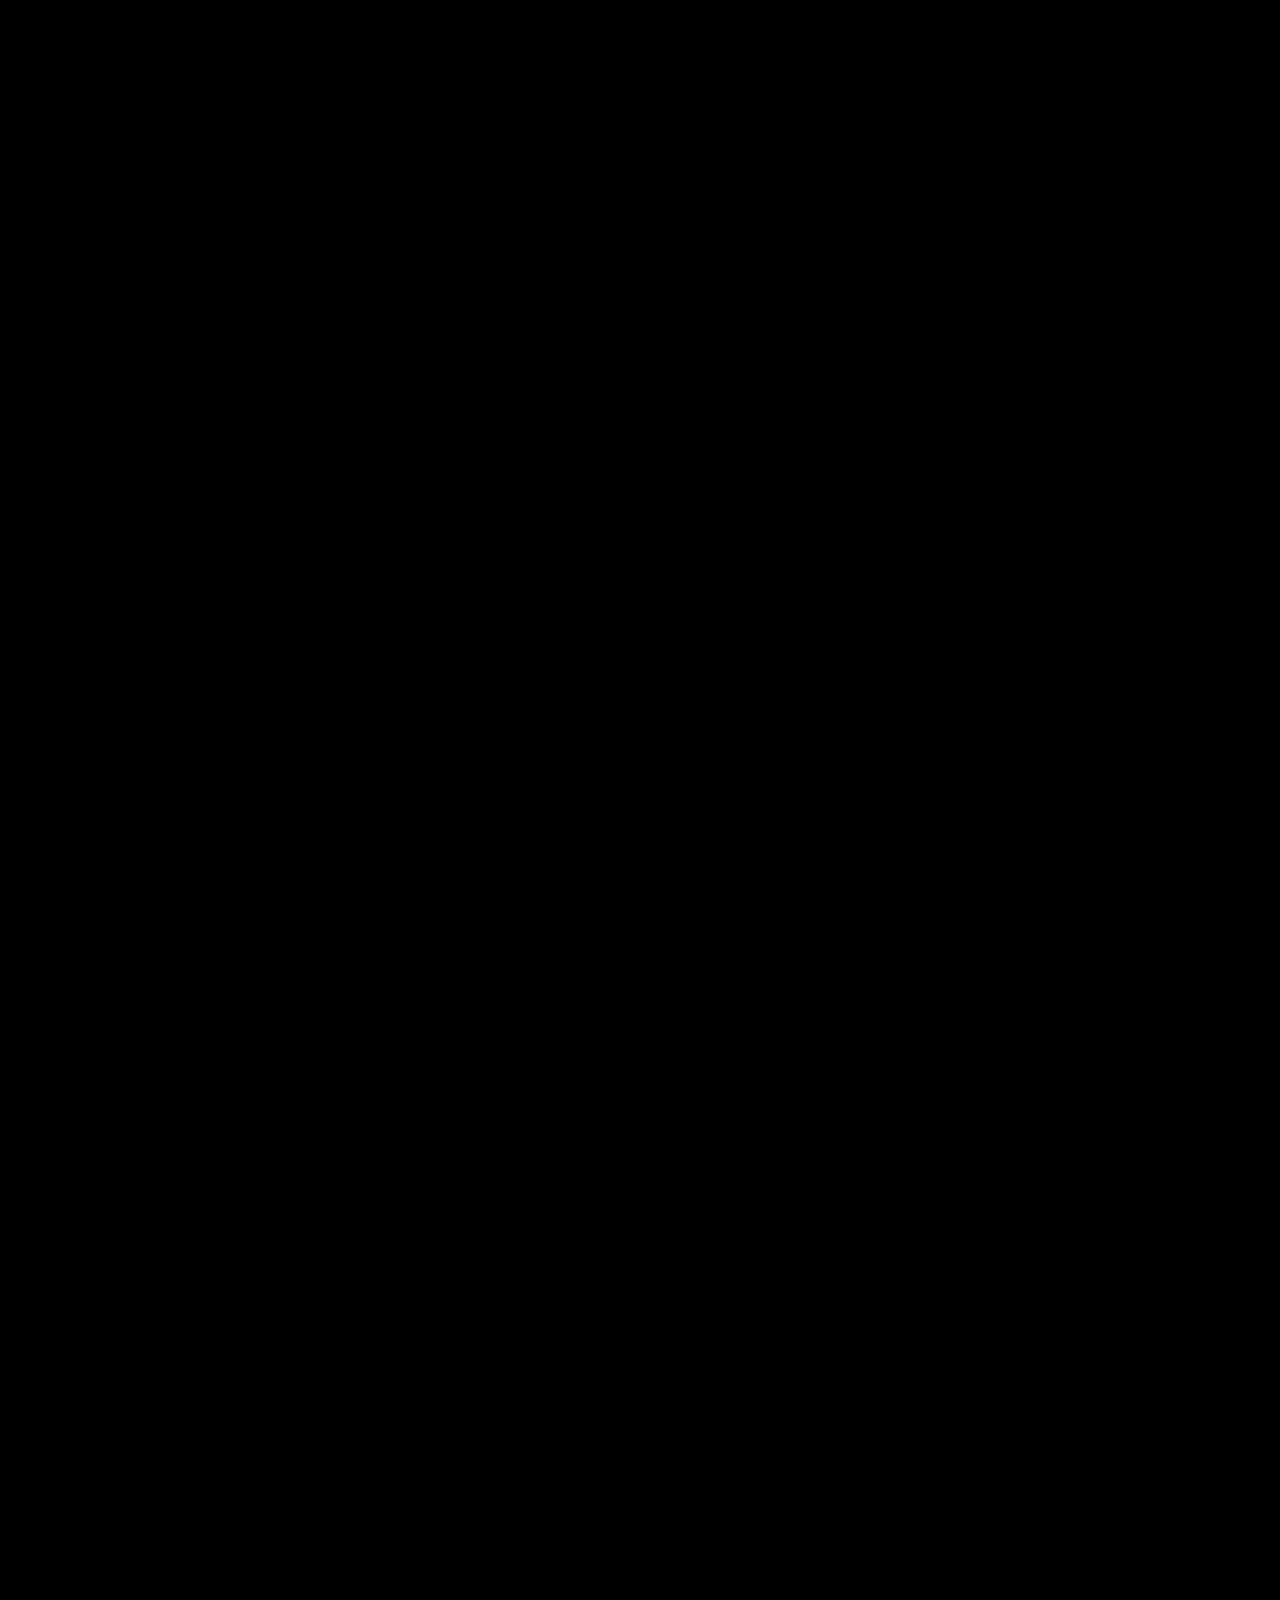
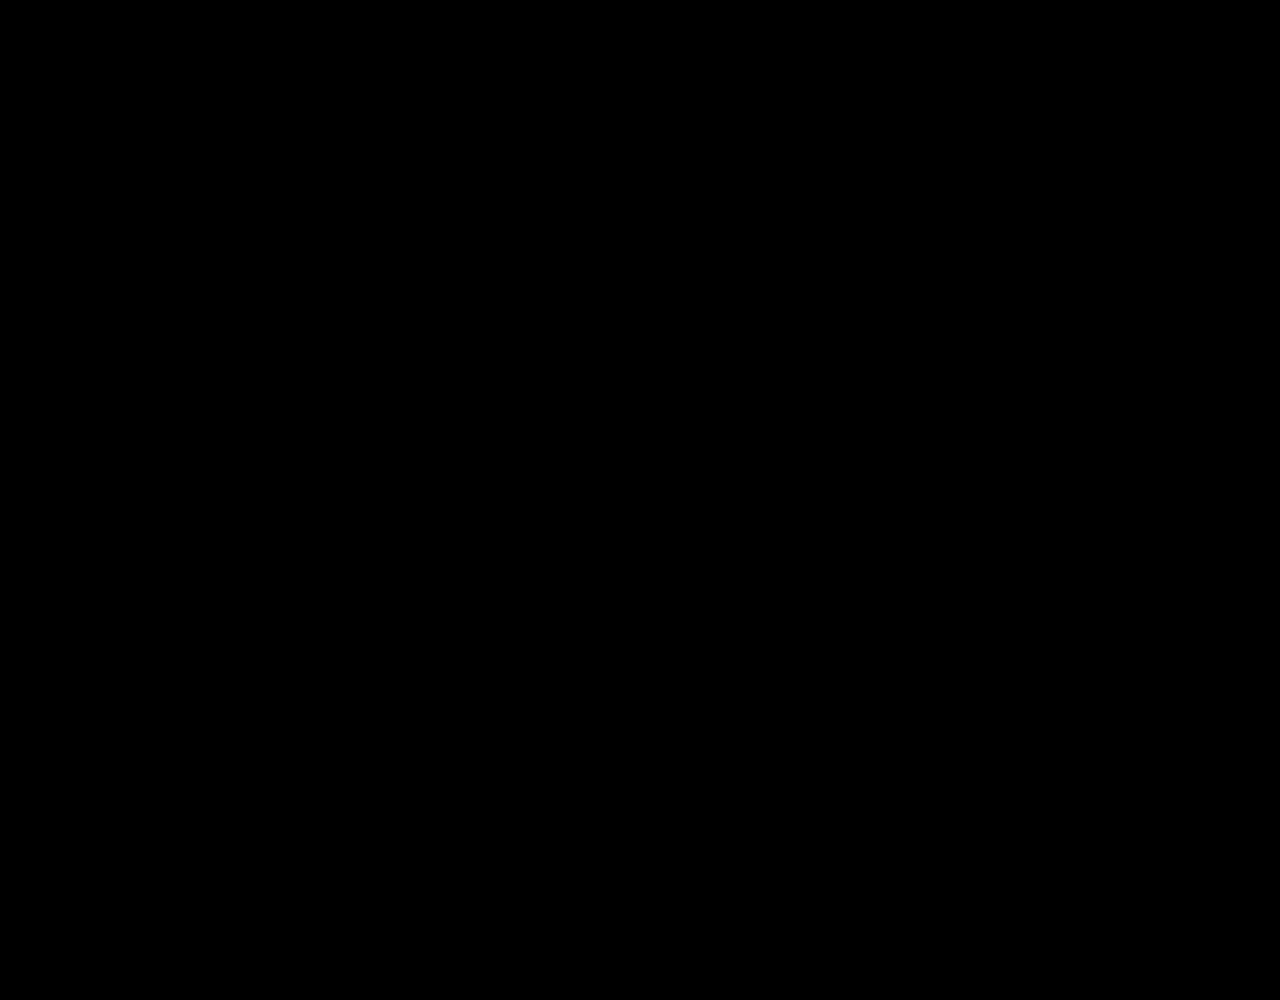
==== commit b587cfa3: "Sense2Sim Universe: the first page with larger words, conference-style paper pages and the papers' n" ====
--- a/index.html
+++ b/index.html
@@ -31,8 +31,8 @@
 .nav { position: fixed; inset: 0 0 auto 0; z-index: 5; height: var(--navh); padding-top: env(safe-area-inset-top, 0px);
   padding-left: var(--gutter-l); padding-right: var(--gutter-r);
   display: flex; align-items: center; justify-content: space-between; gap: 16px; background: var(--bg); border-bottom: 1px solid var(--line); }
-.nav .brand { font-weight: 600; font-size: 17px; letter-spacing: -0.01em; }
-.nav nav { display: flex; gap: clamp(14px, 3vw, 30px); font-size: 13px; color: var(--ink-2); white-space: nowrap; }
+.nav .brand { font-weight: 600; font-size: 22px; letter-spacing: -0.015em; }
+.nav nav { display: flex; gap: clamp(14px, 3vw, 36px); font-size: 17px; color: var(--ink-2); white-space: nowrap; }
 .nav nav a:hover { color: var(--ink); }
 
 /* without the scene (no WebGL, or less motion asked for): the words and the two entrances, in the page's flow */
@@ -42,16 +42,17 @@
 .cap { margin: 0 auto; padding-left: var(--gutter-l); padding-right: var(--gutter-r); text-align: center; }
 .cap h1, .cap h2 { margin: 0 auto; font-weight: 600; letter-spacing: -0.03em; line-height: 1.06; text-wrap: balance;
   background: linear-gradient(180deg, #ffffff 30%, #b9bcc6 100%); -webkit-background-clip: text; background-clip: text; color: transparent; }
-.cap h1 { font-size: clamp(30px, min(4.4vw, 7.6vh), 68px); max-width: 24em; }
-.cap h2 { font-size: clamp(32px, min(4.6vw, 7.4vh), 64px); }
-.cap p { margin: 12px auto 0; max-width: 46ch; color: var(--ink-2); font-size: clamp(16px, 1.5vw, 21px); line-height: 1.38; text-wrap: balance; }
-.cap .eyebrow { margin: 0 0 12px; font-size: clamp(17px, 1.6vw, 21px); font-weight: 600; letter-spacing: -0.01em;
+.cap h1 { font-size: clamp(26px, min(3.8vw, 6.4vh), 58px); max-width: 24em; line-height: 1.12; letter-spacing: -0.022em; }
+.cap h2 { font-size: clamp(42px, min(6vw, 9.6vh), 92px); }
+.cap p { margin: 12px auto 0; max-width: 40ch; color: var(--ink-2); font-size: clamp(19px, min(2vw, 3.4vh), 30px); line-height: 1.34; text-wrap: balance; }
+/* the name is the page's largest word; the line under it says what it does */
+.cap .eyebrow { margin: 0 0 8px; max-width: none; font-size: clamp(54px, min(7vw, 11.5vh), 112px); font-weight: 700; letter-spacing: -0.035em; line-height: 1.08;
   background: linear-gradient(90deg, var(--acoustic), var(--rf) 38%, var(--electric) 68%, var(--optical)); -webkit-background-clip: text; background-clip: text; color: transparent; display: inline-block; }
 .cap .cue { display: none; }
 #cap-uni, #cap-world { display: none; }
 
 .gates { margin-top: clamp(36px, 7vh, 72px); padding-left: var(--gutter-l); padding-right: var(--gutter-r); }
-.gate-row { display: flex; gap: clamp(16px, 2.4vw, 32px); width: min(1280px, 100%); margin: 0 auto; }
+.gate-row { display: flex; gap: clamp(16px, 2.4vw, 32px); width: min(1480px, 100%); margin: 0 auto; }
 .gate { flex: 1 1 0; min-width: 0; display: flex; flex-direction: column; gap: 18px; }
 .gate-media { display: block; position: relative; overflow: hidden; width: 100%; aspect-ratio: 16 / 10; max-height: 46vh; border: 1px solid var(--line); border-radius: 28px; background: var(--card);
   transition: border-color 0.35s ease, background-color 0.35s ease; }
@@ -66,12 +67,12 @@
   -webkit-mask-image: radial-gradient(40% 30% at 50% 56%, #000 55%, transparent 100%); mask-image: radial-gradient(40% 30% at 50% 56%, #000 55%, transparent 100%); }
 .gate:hover .gate-media, .gate:focus-visible .gate-media { border-color: var(--line-2); background: rgba(255, 255, 255, 0.06); }
 .gate-text { display: grid; gap: 4px; padding: 0 6px; }
-.gate-text strong { font-size: clamp(21px, 2.1vw, 30px); font-weight: 600; letter-spacing: -0.02em; line-height: 1.15; }
-.gate-text span { color: var(--ink-2); font-size: clamp(14px, 1.25vw, 17px); line-height: 1.4; }
-.gate-text em { margin-top: 6px; font-style: normal; color: var(--link); font-size: clamp(15px, 1.3vw, 19px); }
-.gate-text em::after { content: "\203A"; display: inline-block; margin-left: 0.3em; transition: transform 0.3s ease; }
-.gate:hover .gate-text em::after { transform: translateX(4px); }
-.madeby { margin: 28px auto 0; max-width: 70ch; text-align: center; color: var(--ink-3); font-size: 12px; line-height: 1.4; }
+.gate-text strong { font-size: clamp(28px, 3.3vw, 58px); font-weight: 600; letter-spacing: -0.025em; line-height: 1.12; }
+.gate-text span { color: var(--ink-2); font-size: clamp(17px, 1.7vw, 28px); line-height: 1.36; }
+/* (the whole entrance is the link: no "Enter" line under it) */
+.gate-text strong { transition: color 0.3s ease; }
+.gate:hover .gate-text strong, .gate:focus-visible .gate-text strong { color: var(--link); }
+.madeby { margin: 28px auto 0; max-width: 70ch; text-align: center; color: var(--ink-3); font-size: clamp(12.5px, 1.05vw, 17px); line-height: 1.4; }
 
 /* with the scene: the stage pinned, the page's length is the story's */
 .live .track { height: 1000vh; }
@@ -80,8 +81,8 @@
 .live #labels { display: block; position: absolute; inset: 0; pointer-events: none; }
 .live .cap { position: absolute; left: 0; right: 0; top: clamp(18px, 4.4vh, 52px); opacity: 0; visibility: hidden; will-change: opacity, transform; pointer-events: none; }
 .live #cap-uni, .live #cap-world { display: block; }
-.live .cap .cue { display: inline-flex; align-items: center; gap: 8px; margin-top: 16px; color: var(--ink-3); font-size: 13px; letter-spacing: 0.02em; }
-.live .cap .cue svg { width: 12px; height: 12px; fill: none; stroke: currentColor; stroke-width: 1.6; stroke-linecap: round; stroke-linejoin: round; animation: nudge 1.9s ease-in-out infinite; }
+.live .cap .cue { display: inline-flex; align-items: center; gap: 9px; margin-top: 16px; color: var(--ink-3); font-size: 16px; letter-spacing: 0.02em; }
+.live .cap .cue svg { width: 14px; height: 14px; fill: none; stroke: currentColor; stroke-width: 1.6; stroke-linecap: round; stroke-linejoin: round; animation: nudge 1.9s ease-in-out infinite; }
 @keyframes nudge { 0%, 100% { transform: translateY(-2px); opacity: 0.55; } 50% { transform: translateY(3px); opacity: 1; } }
 .live .gates { position: absolute; inset: 0; margin: 0; display: flex; flex-direction: column; justify-content: center; opacity: 0; visibility: hidden; }
 .live .gate-media { background: transparent; }
@@ -89,19 +90,20 @@
 .live .gate-text { will-change: transform, opacity; opacity: 0; }
 .live .madeby { position: absolute; left: var(--gutter-l); right: var(--gutter-r); bottom: max(14px, env(safe-area-inset-bottom, 0px)); margin: 0 auto; }
 
-/* the galaxies' names and three papers' stars, drawn in the scene's own place */
-.glabel, .hlabel { position: absolute; left: 0; top: 0; white-space: nowrap; will-change: transform, opacity; opacity: 0; }
-.glabel { font: 600 12px/1 var(--mono); letter-spacing: 0.16em; text-transform: uppercase; transform-origin: 0 0; }
-.hlabel { font: 600 14px/1 var(--sans); letter-spacing: -0.01em; color: var(--ink); text-shadow: 0 0 6px #000, 0 0 2px #000; }
+/* the galaxies' names, and a few papers' names at a time by their stars, drawn in the scene's own place */
+.glabel, .slabel { position: absolute; left: 0; top: 0; white-space: nowrap; will-change: transform, opacity; opacity: 0; }
+.glabel { font: 600 clamp(15px, 1.3vw, 23px)/1 var(--mono); letter-spacing: 0.14em; text-transform: uppercase; transform-origin: 0 0; }
+.slabel { font: 600 clamp(15px, 1.2vw, 21px)/1.1 var(--sans); letter-spacing: -0.01em; color: var(--ink); text-shadow: 0 0 6px #000, 0 0 2px #000; }
 
 @media (max-width: 700px) {
   .gate-row { flex-direction: column; gap: 18px; }
   .gate { gap: 10px; }
   .gate-media { aspect-ratio: 16 / 9; max-height: 22vh; border-radius: 20px; }
   .gate-text { gap: 2px; }
-  .gate-text em { margin-top: 2px; }
-  .glabel { font-size: 10px; letter-spacing: 0.1em; }
-  .hlabel { font-size: 12px; }
+  .nav .brand { font-size: 17.5px; }
+  .nav nav { font-size: 13.5px; gap: 12px; }
+  .glabel { font-size: 13px; letter-spacing: 0.1em; }
+  .slabel { font-size: 13.5px; }
 }
 @media (prefers-reduced-motion: reduce) { .live .cap .cue svg { animation: none; } }
 </style>
@@ -140,11 +142,11 @@
       <div class="gate-row">
         <a class="gate" id="gate-uni" href="pages/universe/index.html" data-go="universe">
           <span class="gate-media"></span>
-          <span class="gate-text"><strong>Sensing Universe</strong><span>Explore the papers as a map of stars.</span><em>Enter Universe</em></span>
+          <span class="gate-text"><strong>Sensing Universe</strong><span>Explore the papers as a map of stars.</span></span>
         </a>
         <a class="gate" id="gate-world" href="pages/world/index.html" data-go="world">
           <span class="gate-media"></span>
-          <span class="gate-text"><strong>Sensing World</strong><span>Walk through the everyday spaces where the papers run.</span><em>Enter World</em></span>
+          <span class="gate-text"><strong>Sensing World</strong><span>Walk through the everyday spaces where the papers run.</span></span>
         </a>
       </div>
       <p class="madeby">The Sensing Universe and the Sensing World are generated by the Sense2Sim skill and AI agent models. AI agent models may make mistakes.</p>
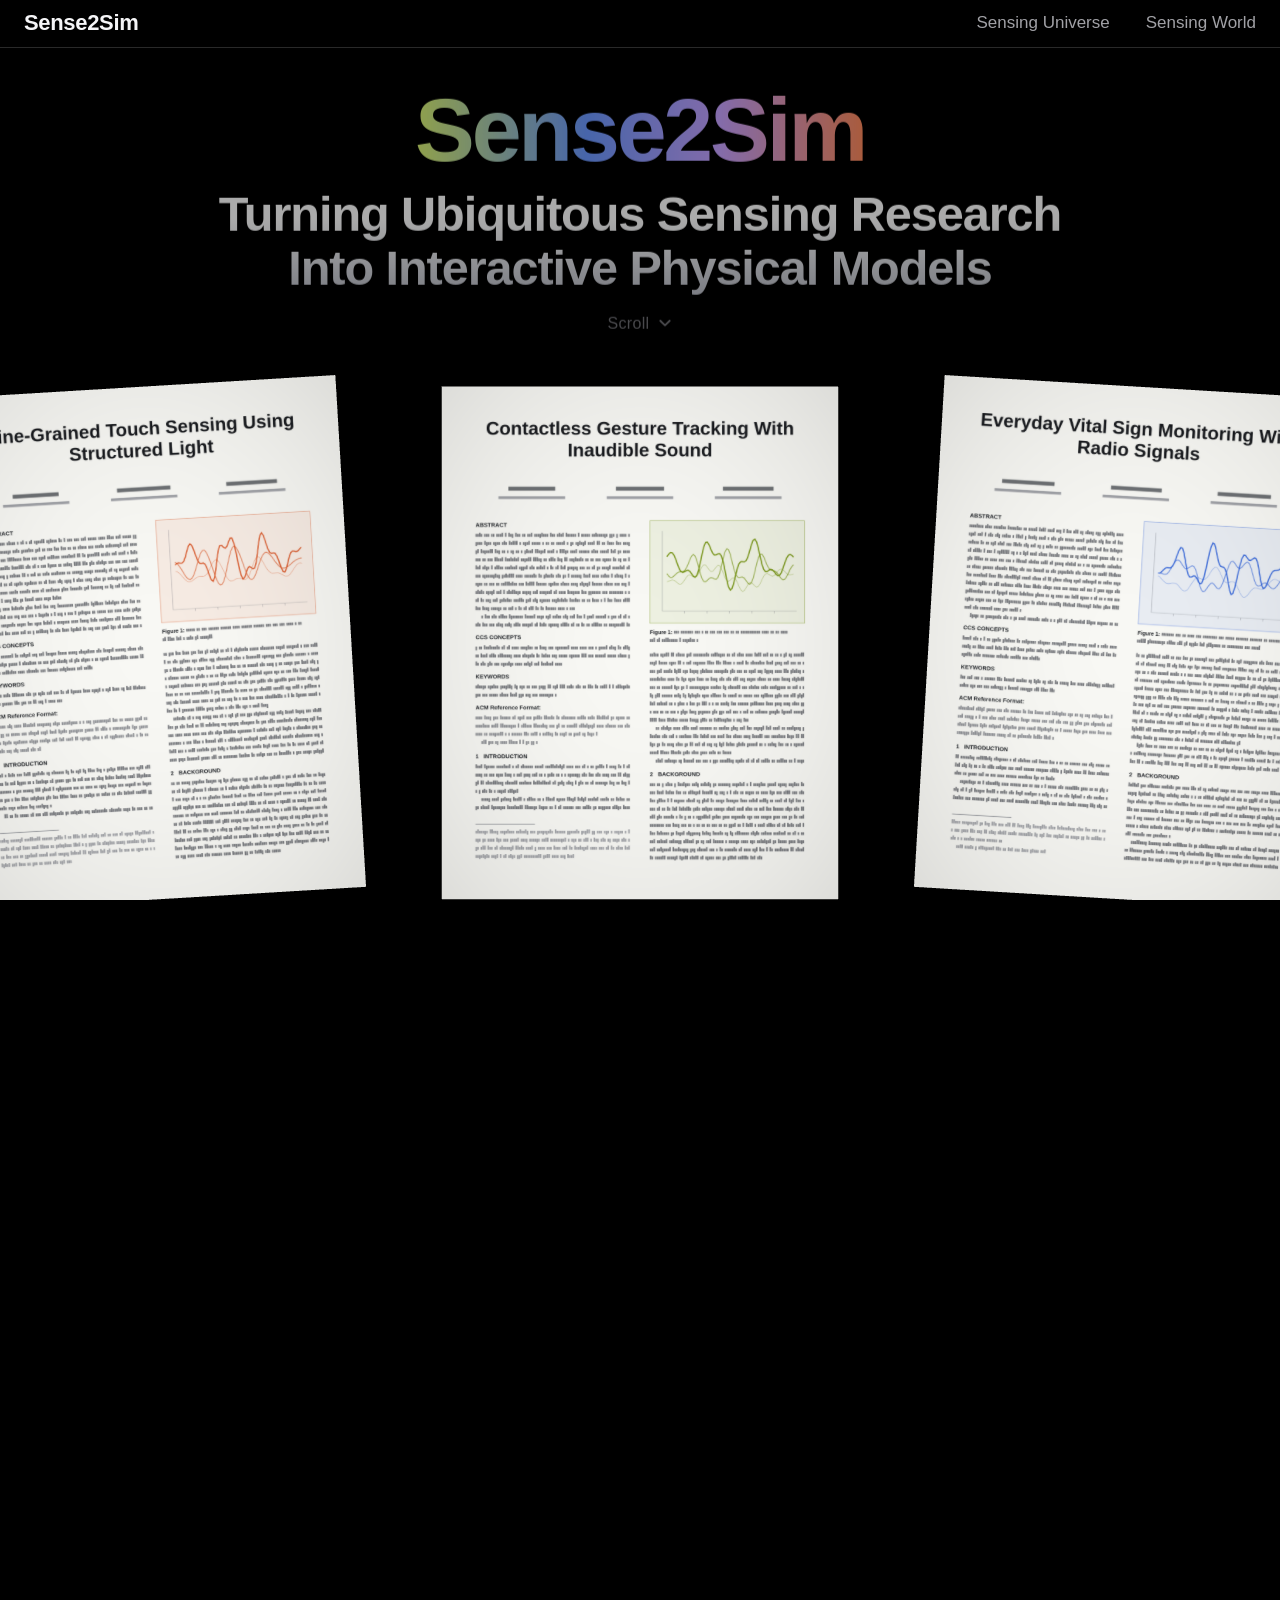
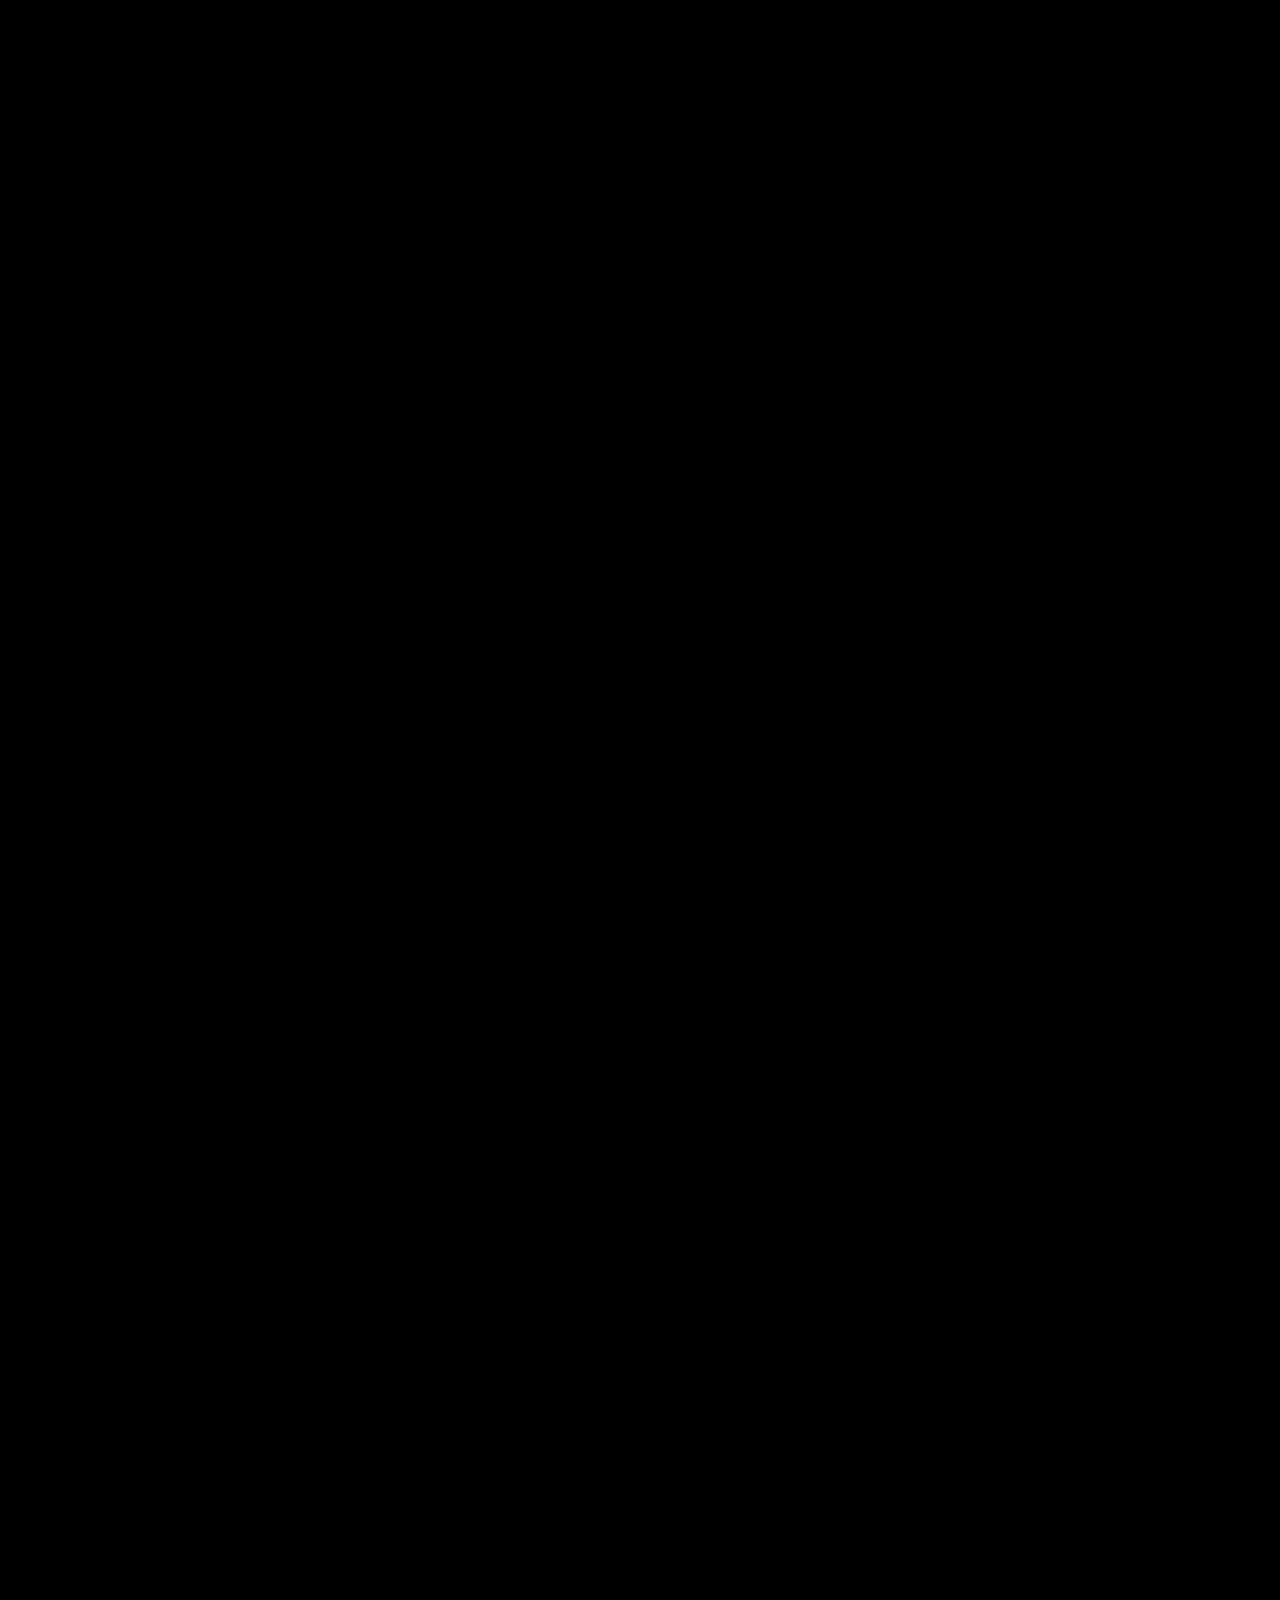
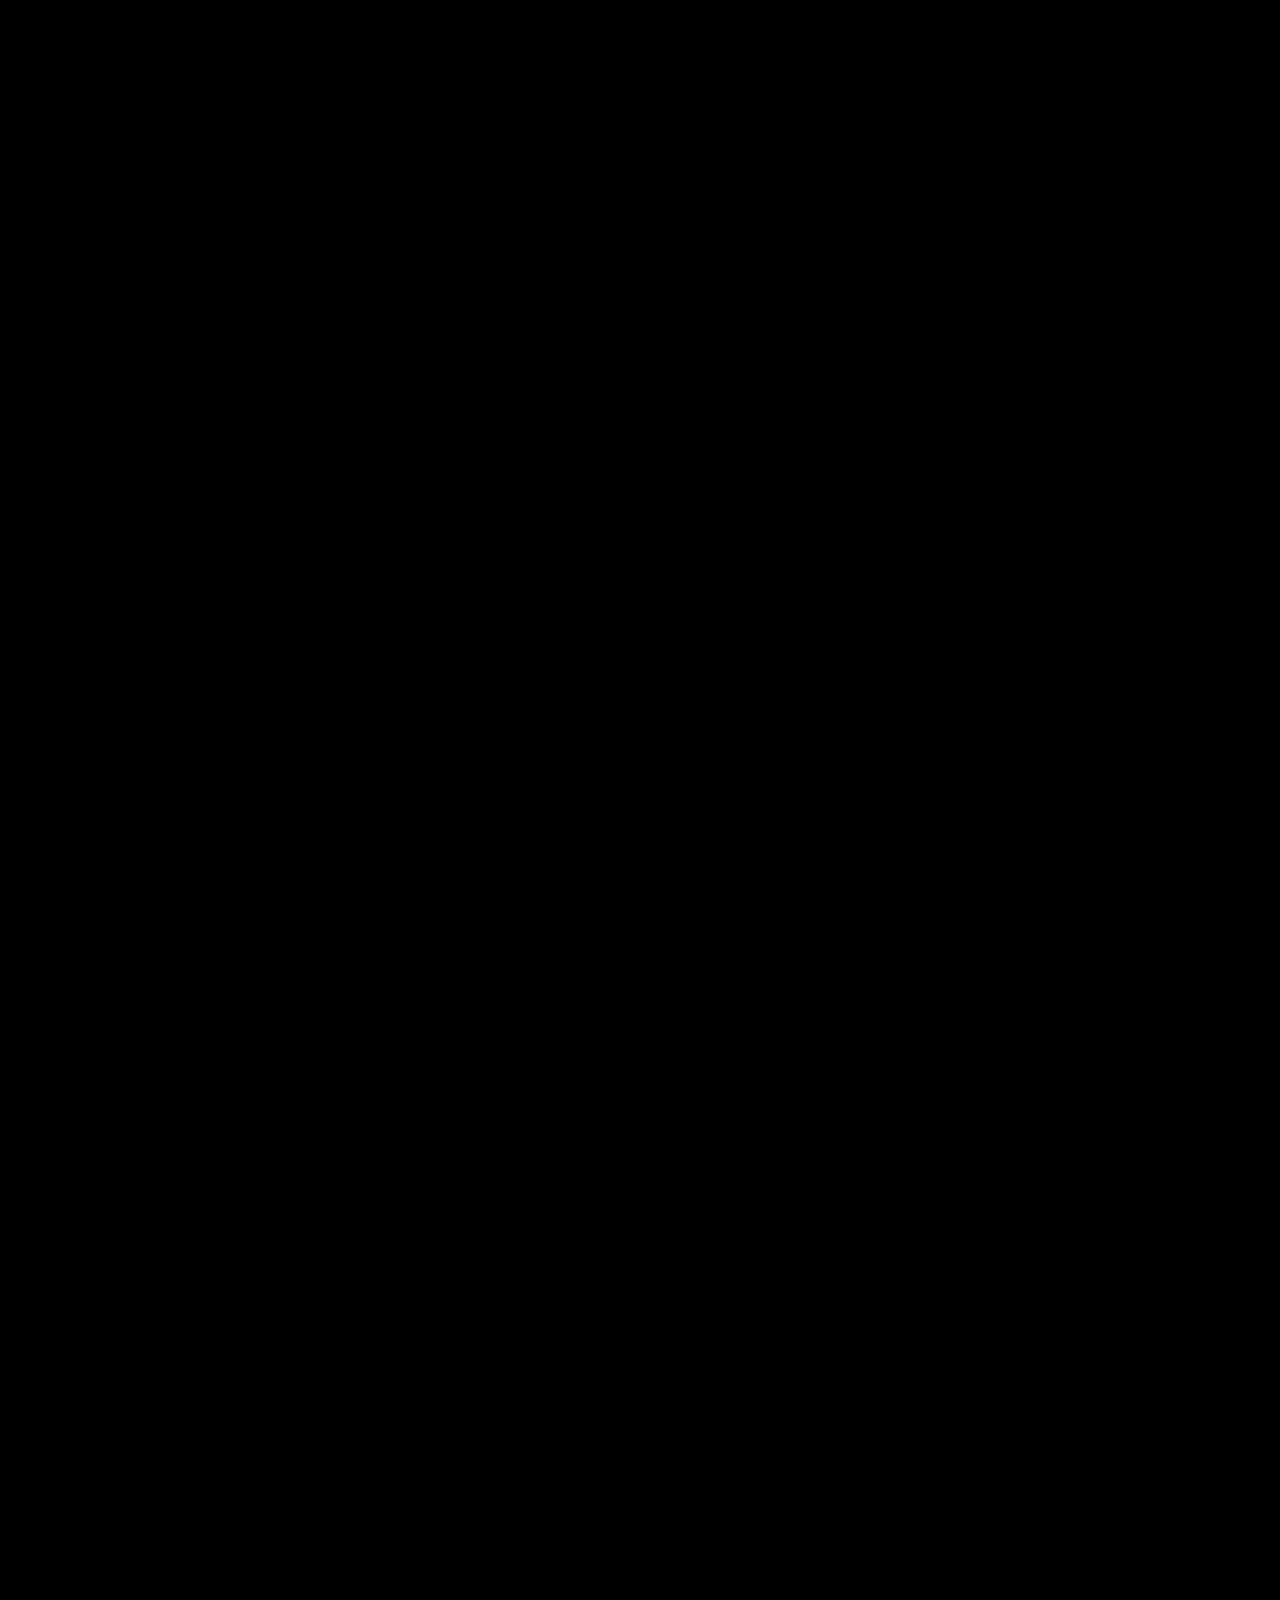
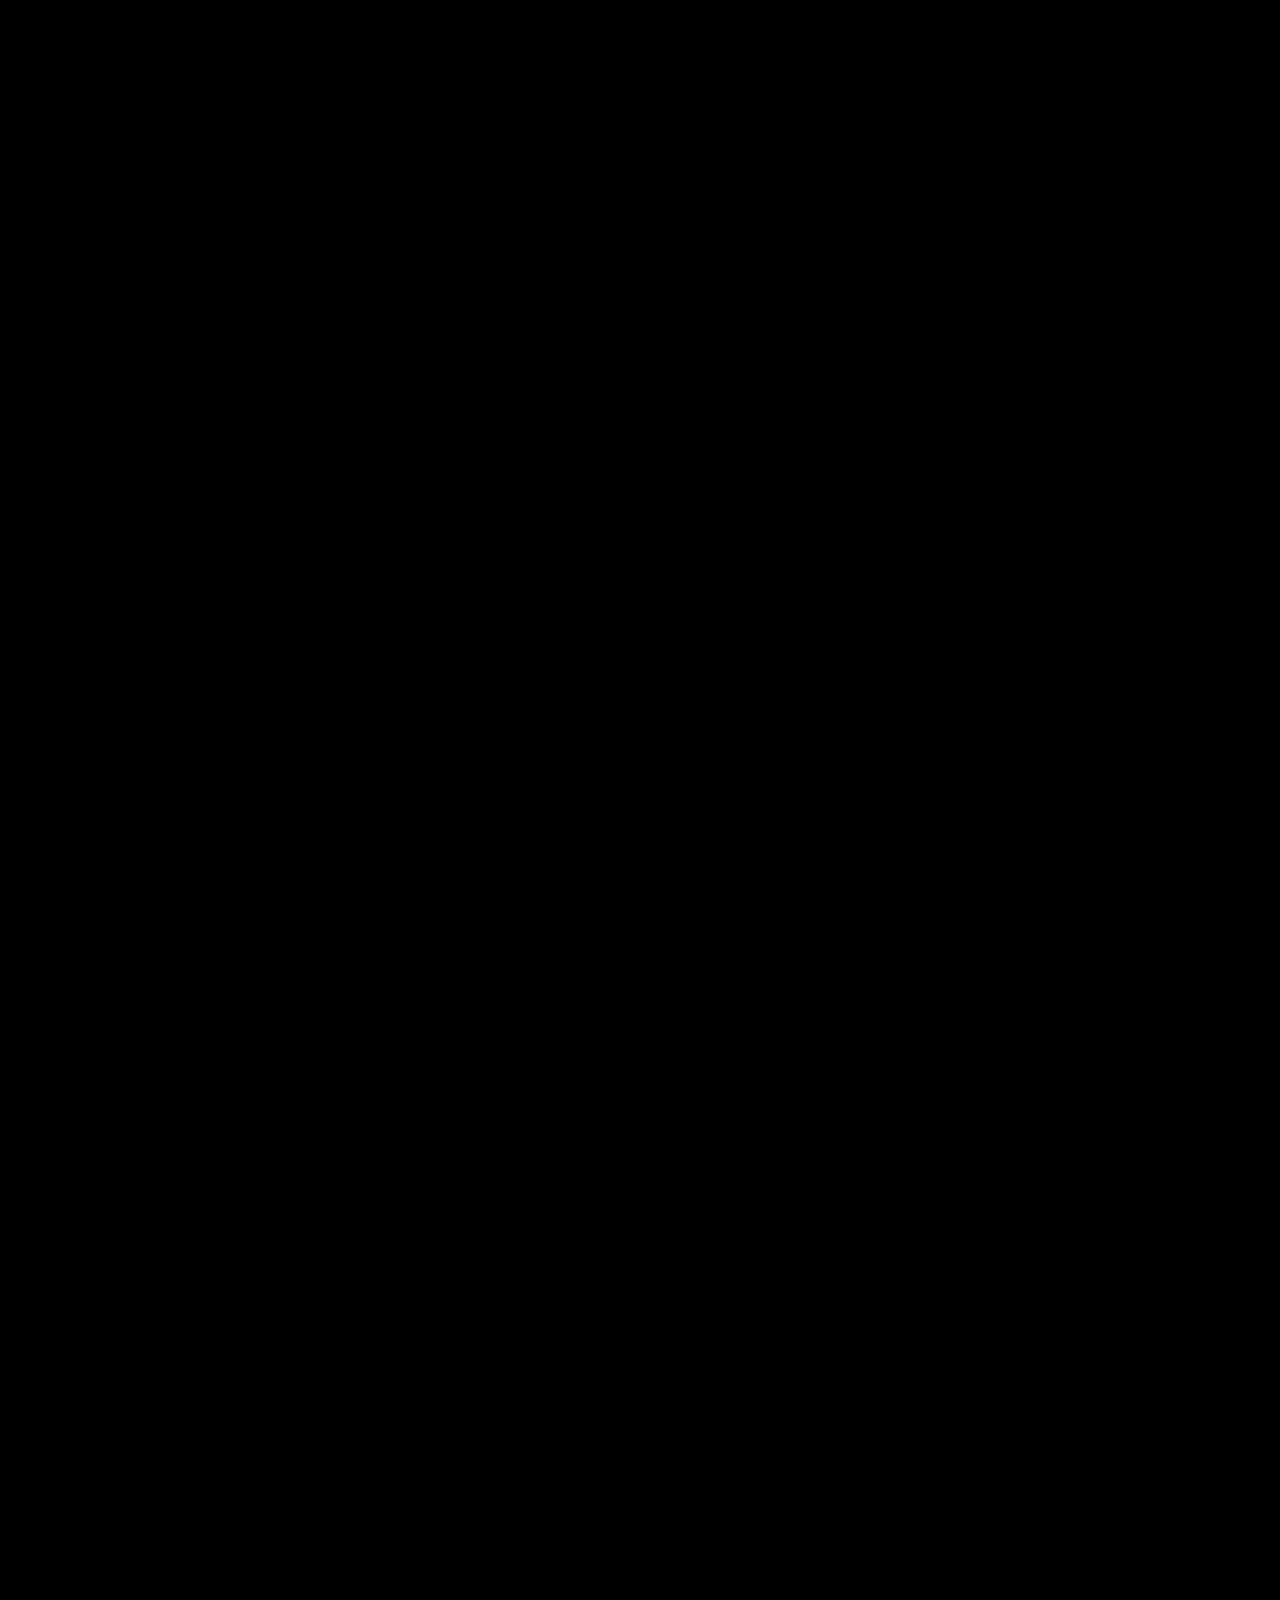
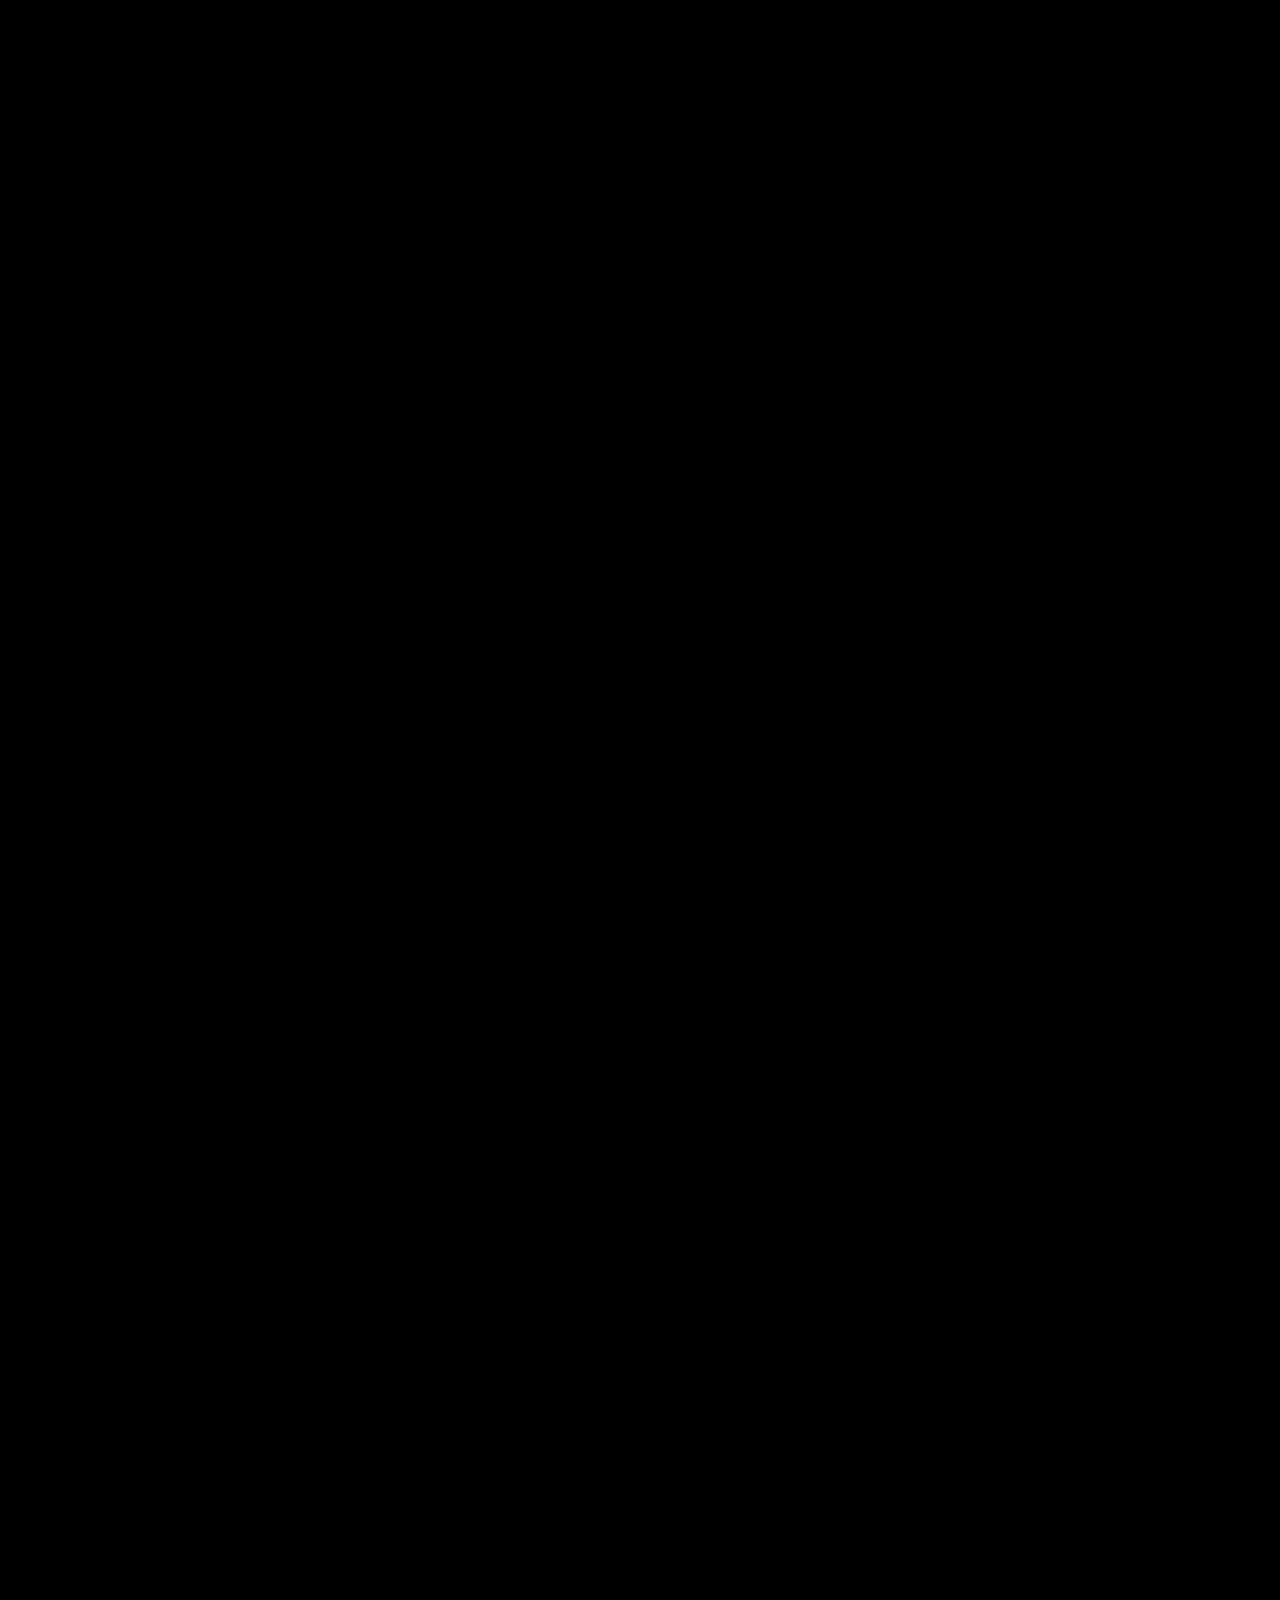
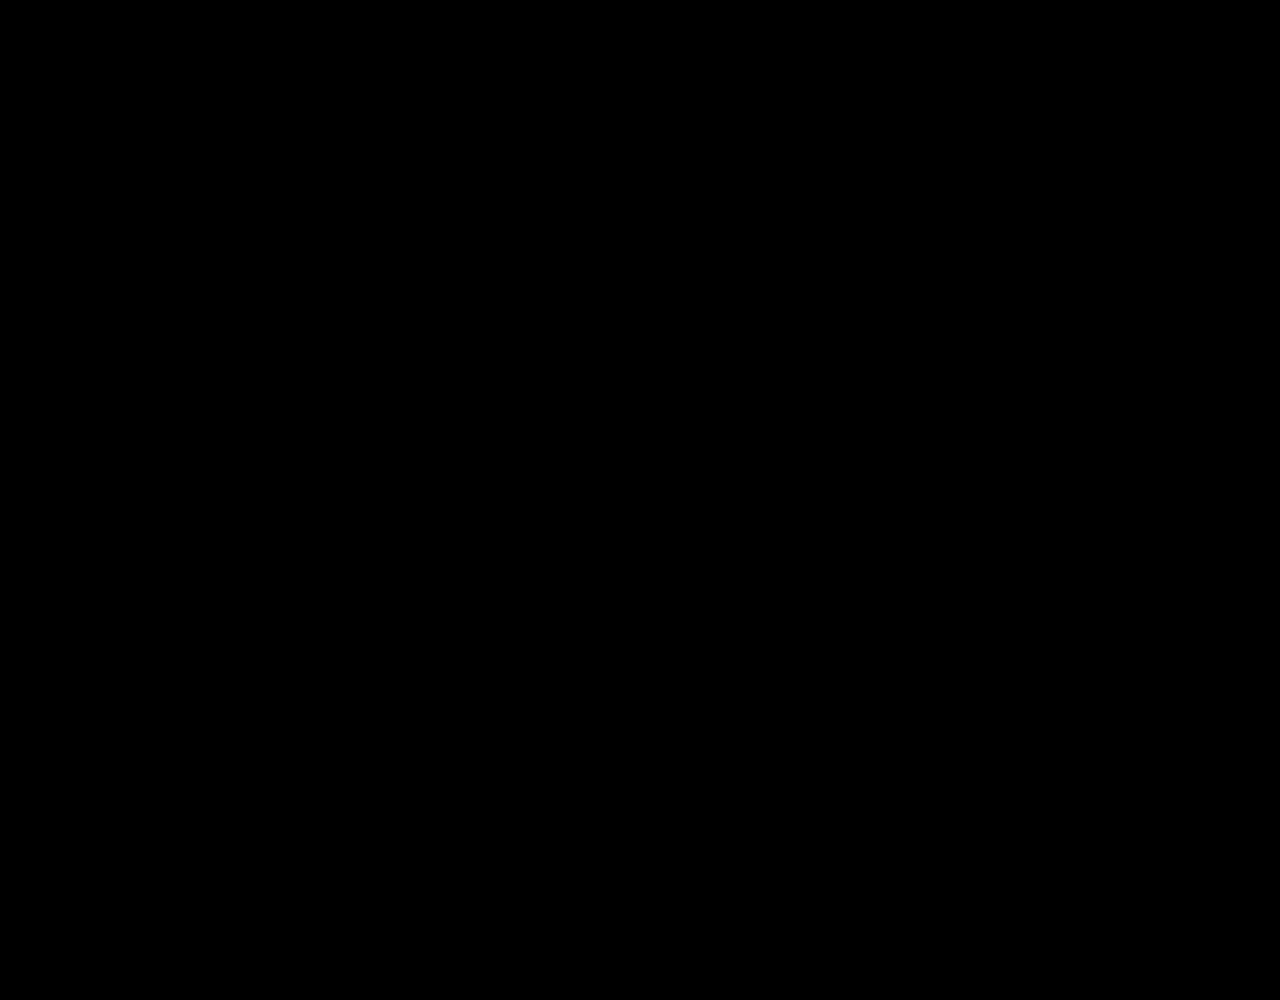
==== commit d12a7c9b: "Sense2Sim Universe: the newest Sensing World, built from SenseWeaver main, and the site's icon in th" ====
--- a/index.html
+++ b/index.html
@@ -3,6 +3,10 @@
 <head>
 <meta charset="utf-8">
 <meta name="viewport" content="width=device-width, initial-scale=1, viewport-fit=cover">
+<!-- the tab's icon: the SVG where a browser takes one, the picture (made from it by make-icon.mjs) elsewhere -->
+<link rel="icon" href="favicon.png" sizes="32x32" type="image/png">
+<link rel="icon" href="favicon.svg" type="image/svg+xml">
+<link rel="apple-touch-icon" href="apple-touch-icon.png">
 <!-- page:begin -->
 <title>Sense2Sim</title>
 <meta name="claude:viewport-fit-sides" content="cover">
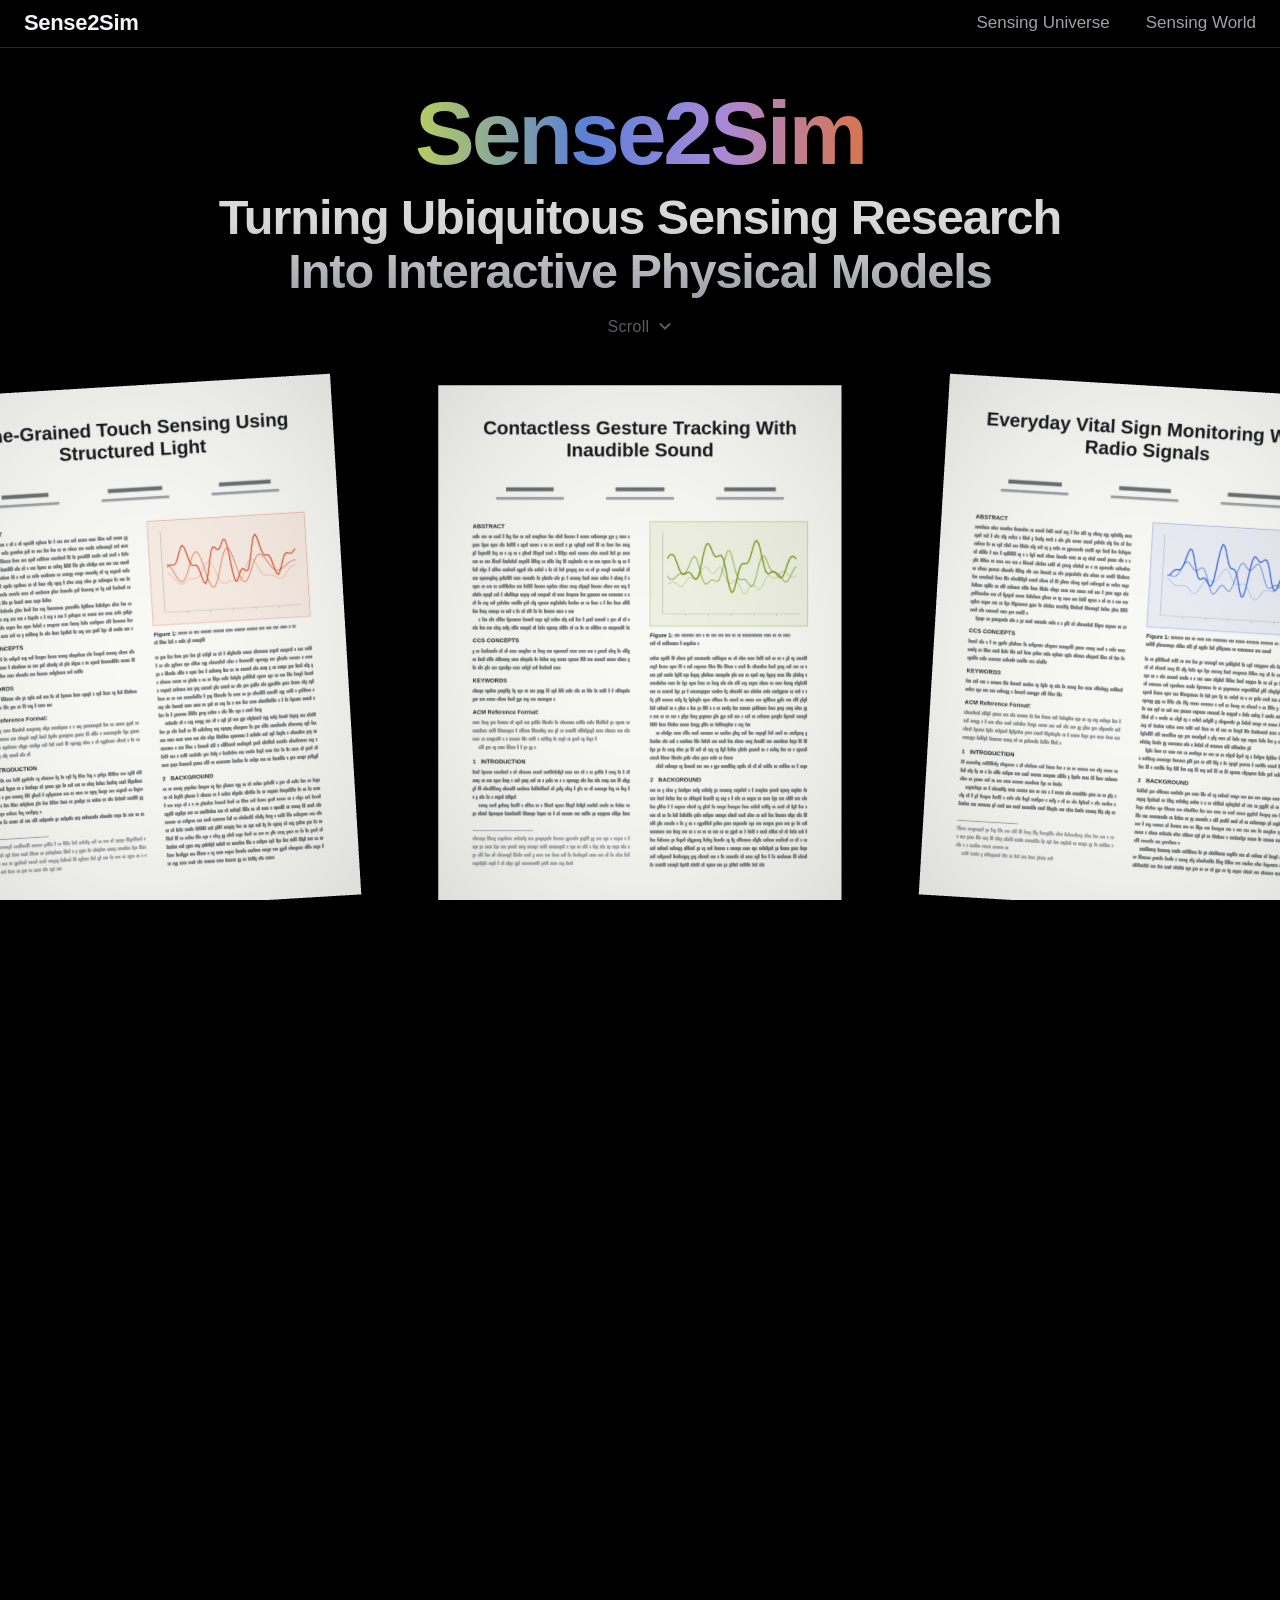
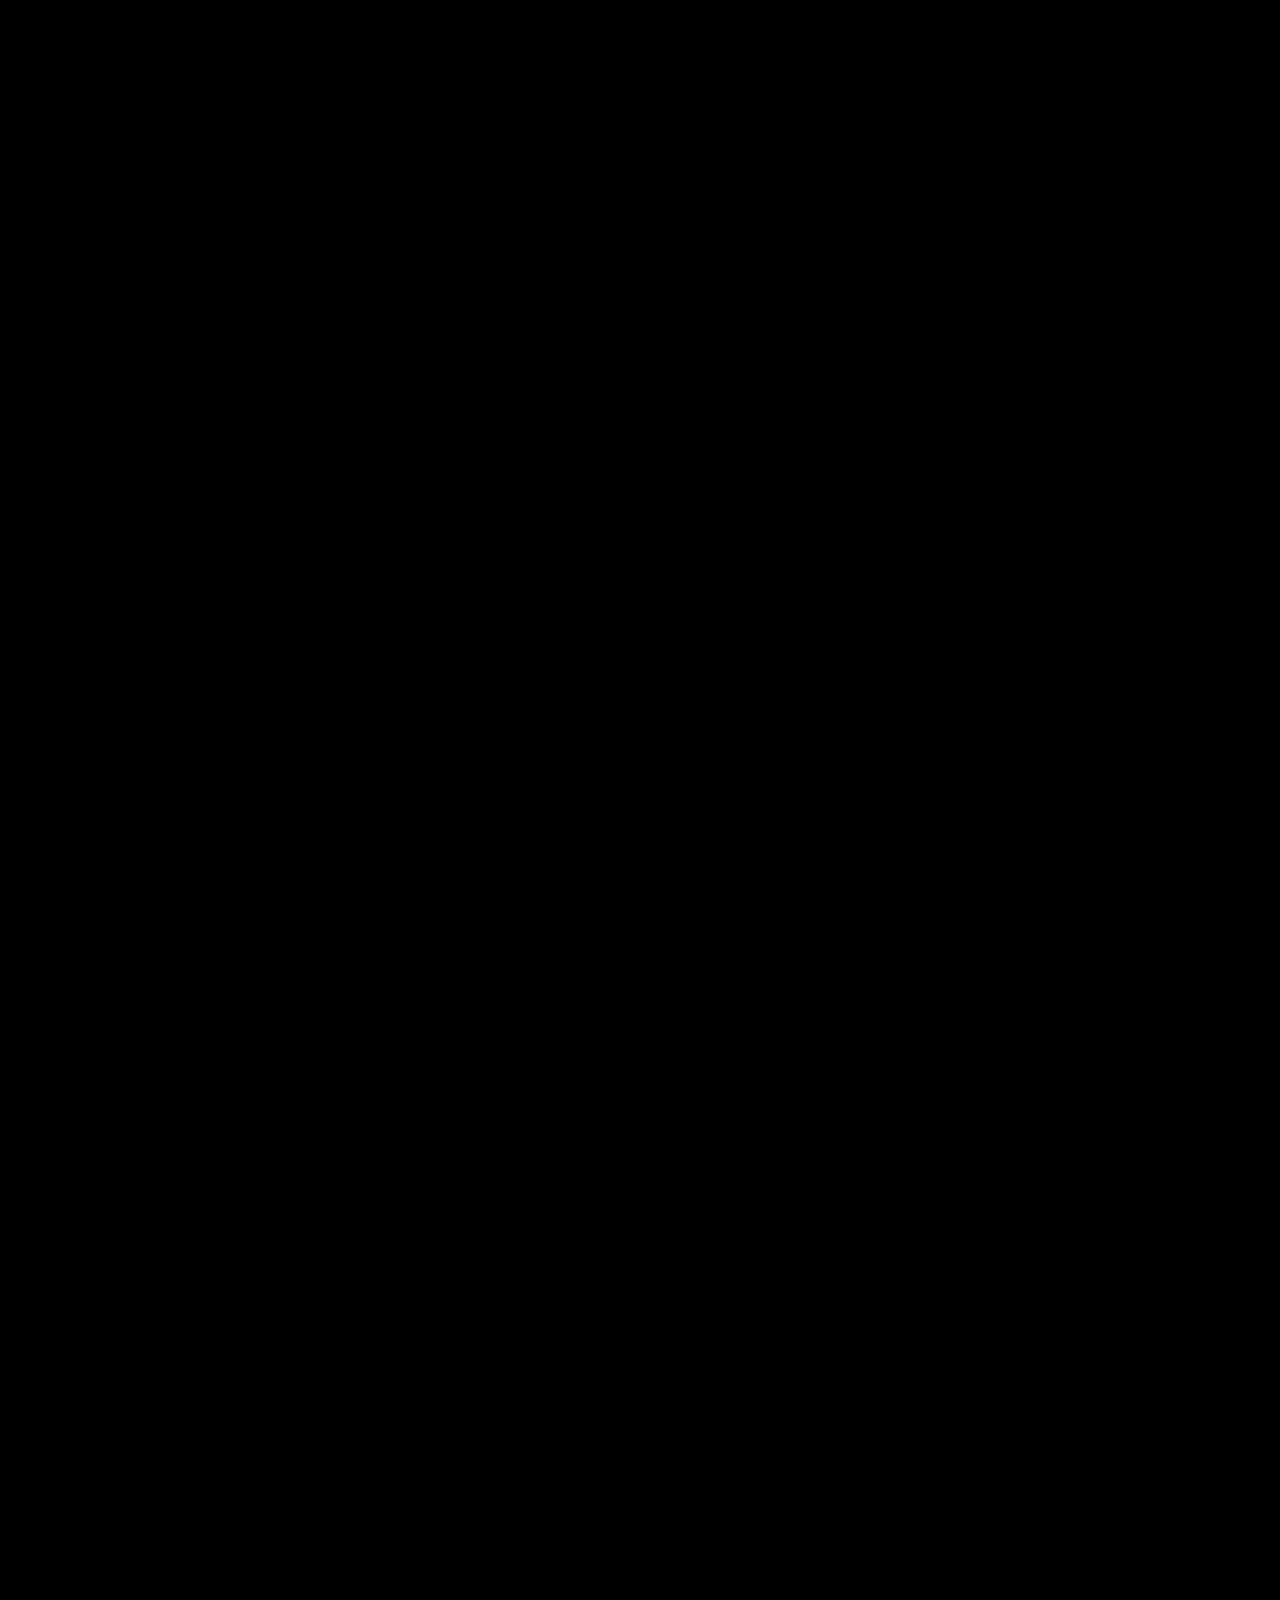
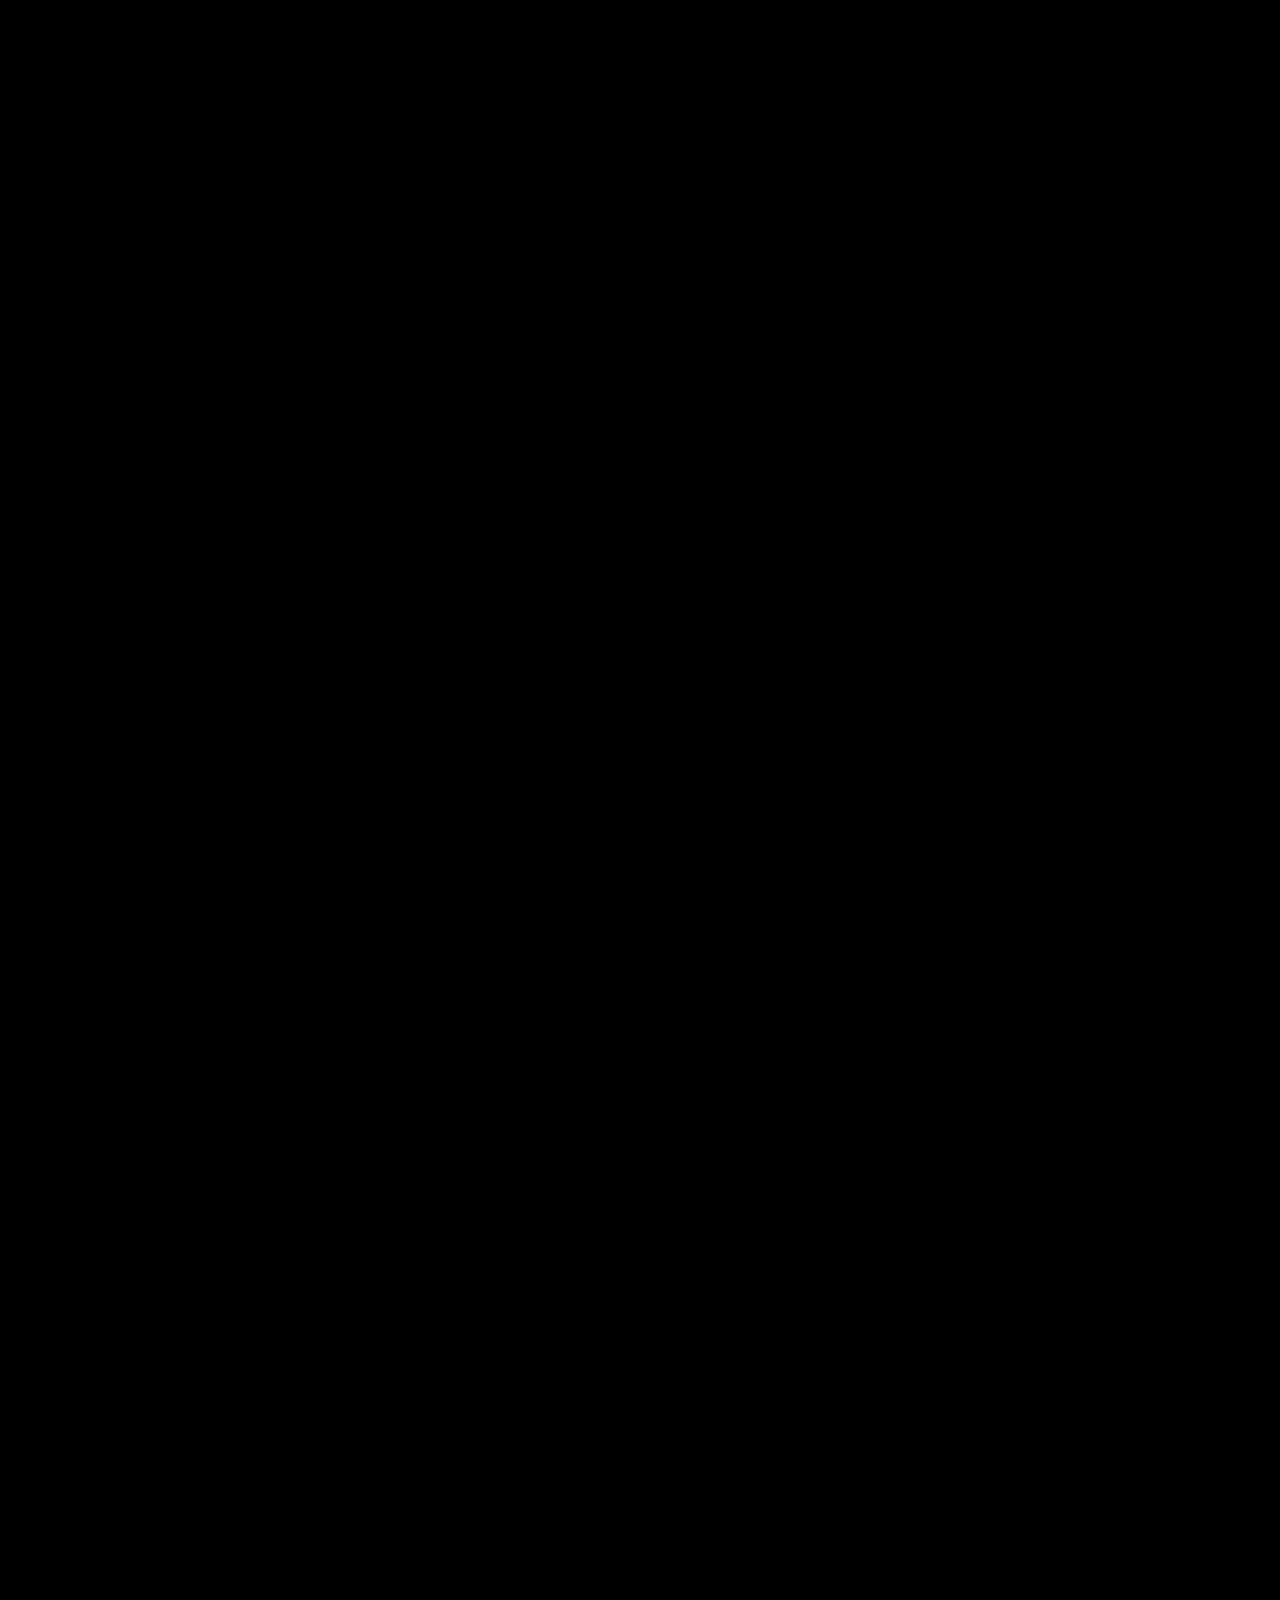
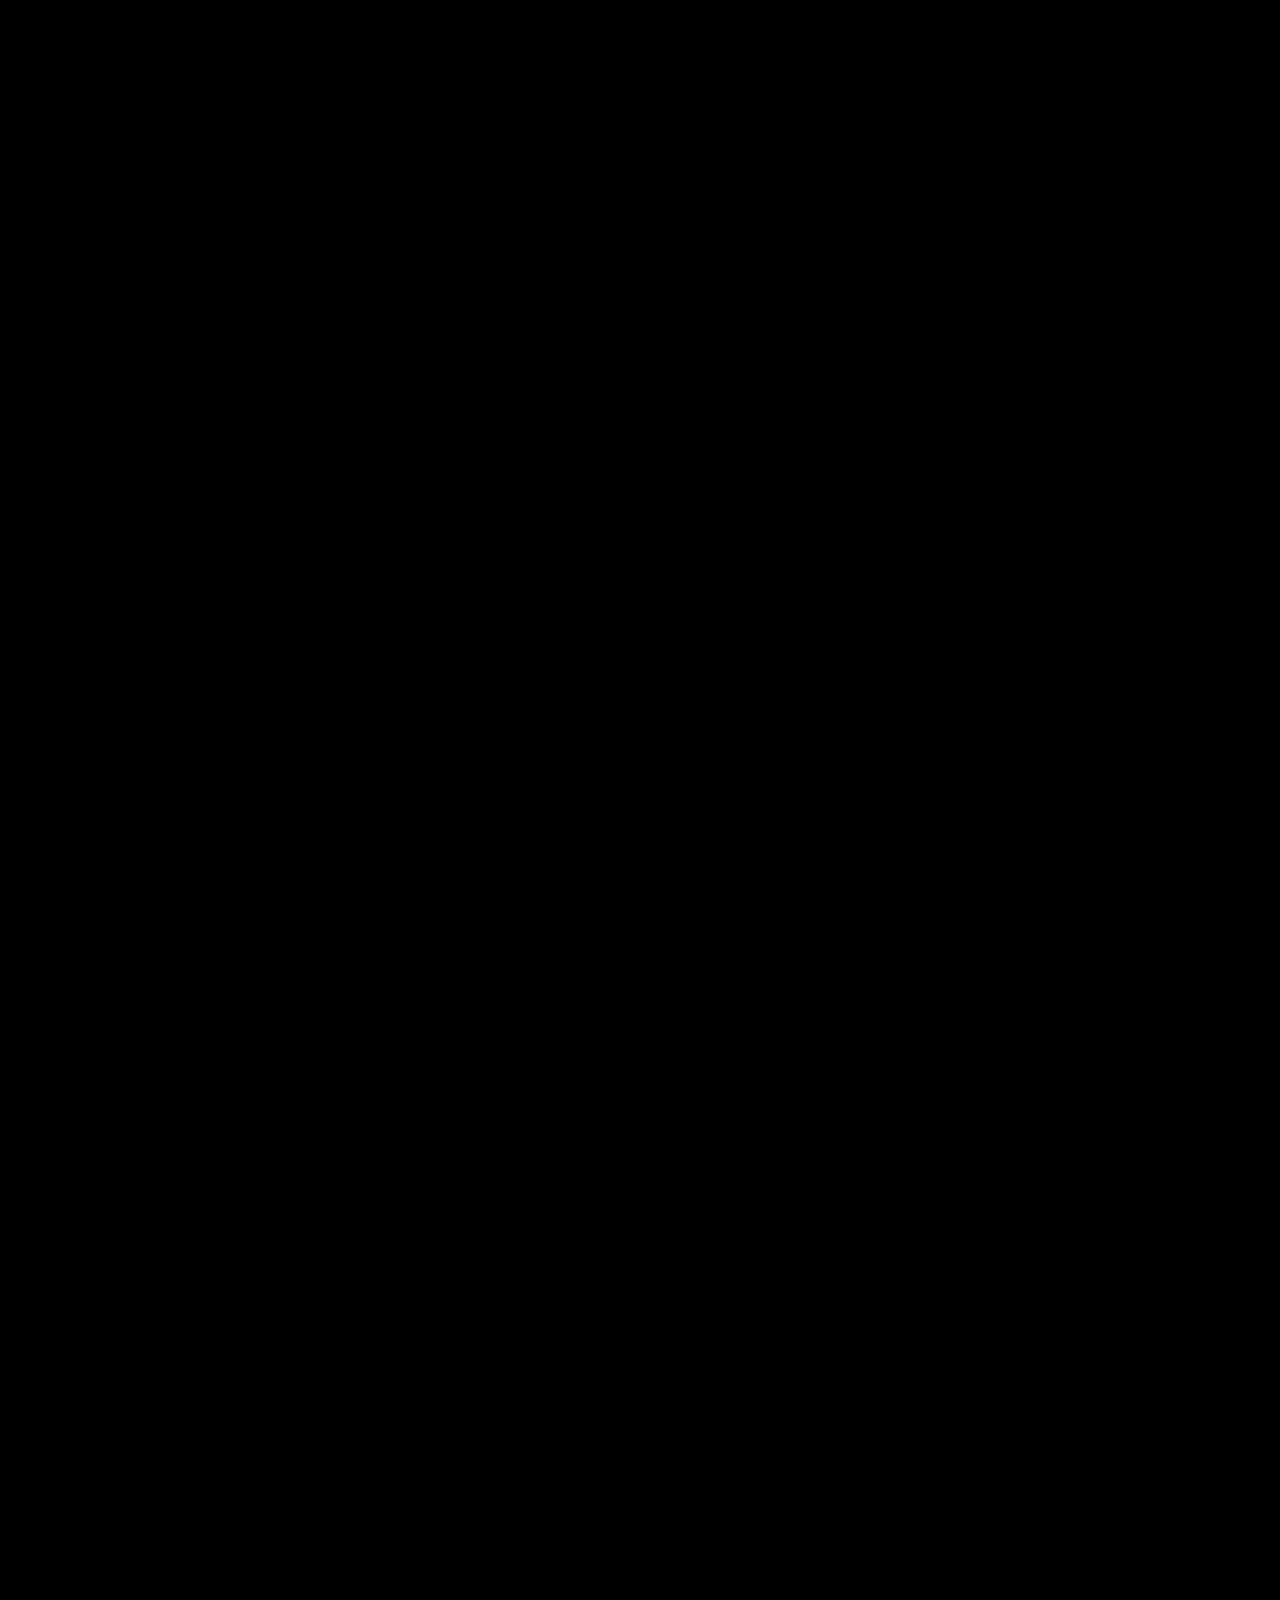
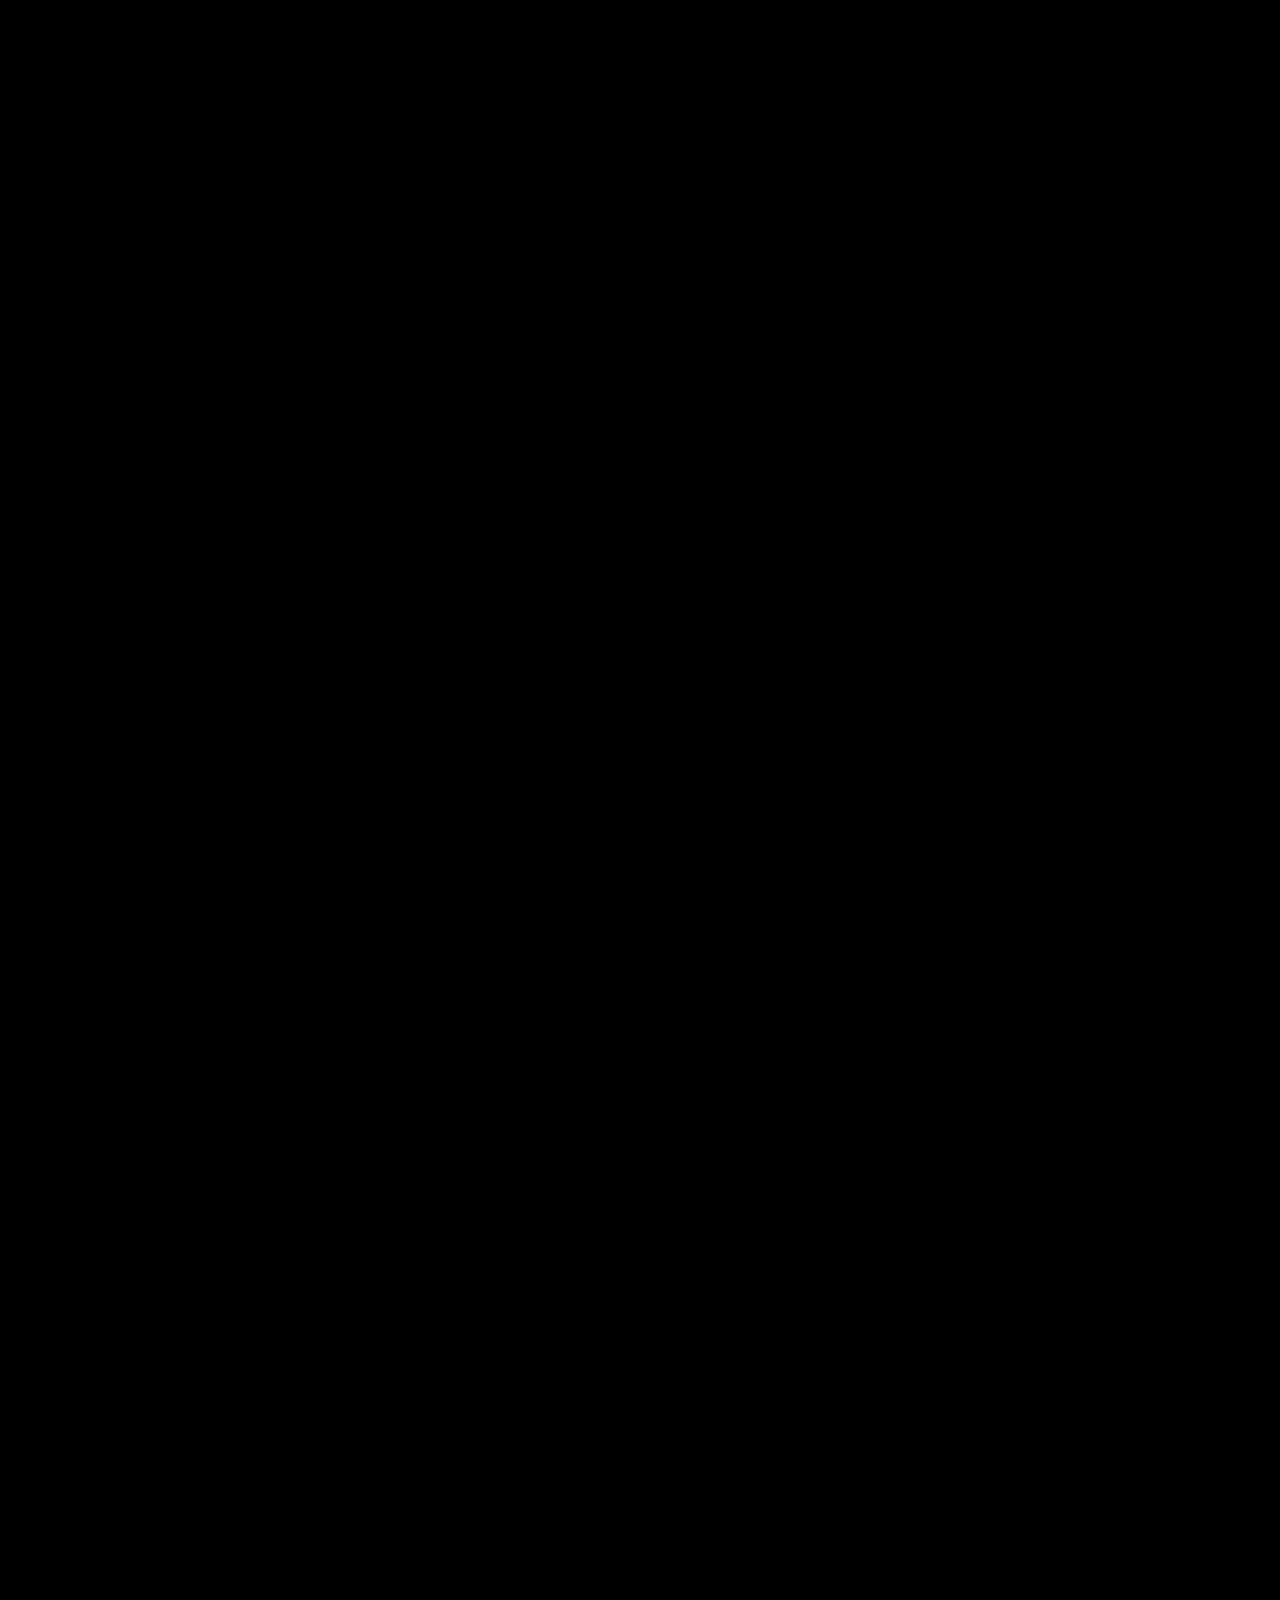
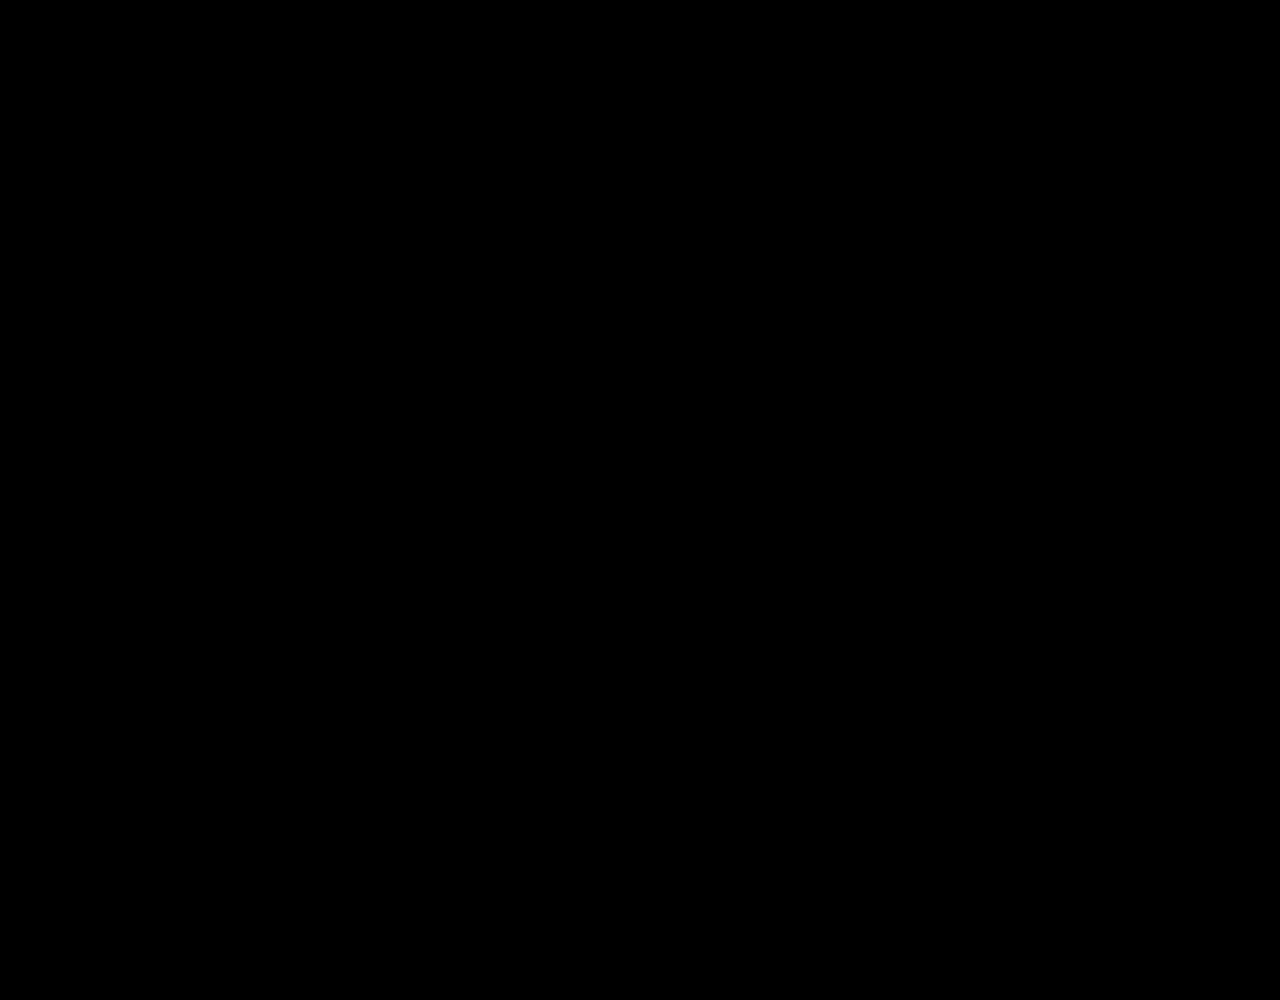
==== commit d3ca5eb8: "Sense2Sim Universe: the Universe and the World open in a new tab and carry the site's icon (the Sens" ====
--- a/index.html
+++ b/index.html
@@ -114,9 +114,10 @@
 
 <header class="nav">
   <a class="brand" href="#top" id="brand">Sense2Sim</a>
+  <!-- (the entrances open a tab of their own: this page stays where the reader left it; AmI, 2026-11-18) -->
   <nav aria-label="Entrances">
-    <a href="pages/universe/index.html" data-go="universe">Sensing Universe</a>
-    <a href="pages/world/index.html" data-go="world">Sensing World</a>
+    <a href="pages/universe/index.html" data-go="universe" target="_blank" rel="noopener">Sensing Universe</a>
+    <a href="pages/world/index.html" data-go="world" target="_blank" rel="noopener">Sensing World</a>
   </nav>
 </header>
 
@@ -144,11 +145,11 @@
 
     <section class="gates" id="gates" aria-label="Two entrances">
       <div class="gate-row">
-        <a class="gate" id="gate-uni" href="pages/universe/index.html" data-go="universe">
+        <a class="gate" id="gate-uni" href="pages/universe/index.html" data-go="universe" target="_blank" rel="noopener">
           <span class="gate-media"></span>
           <span class="gate-text"><strong>Sensing Universe</strong><span>Explore the papers as a map of stars.</span></span>
         </a>
-        <a class="gate" id="gate-world" href="pages/world/index.html" data-go="world">
+        <a class="gate" id="gate-world" href="pages/world/index.html" data-go="world" target="_blank" rel="noopener">
           <span class="gate-media"></span>
           <span class="gate-text"><strong>Sensing World</strong><span>Walk through the everyday spaces where the papers run.</span></span>
         </a>
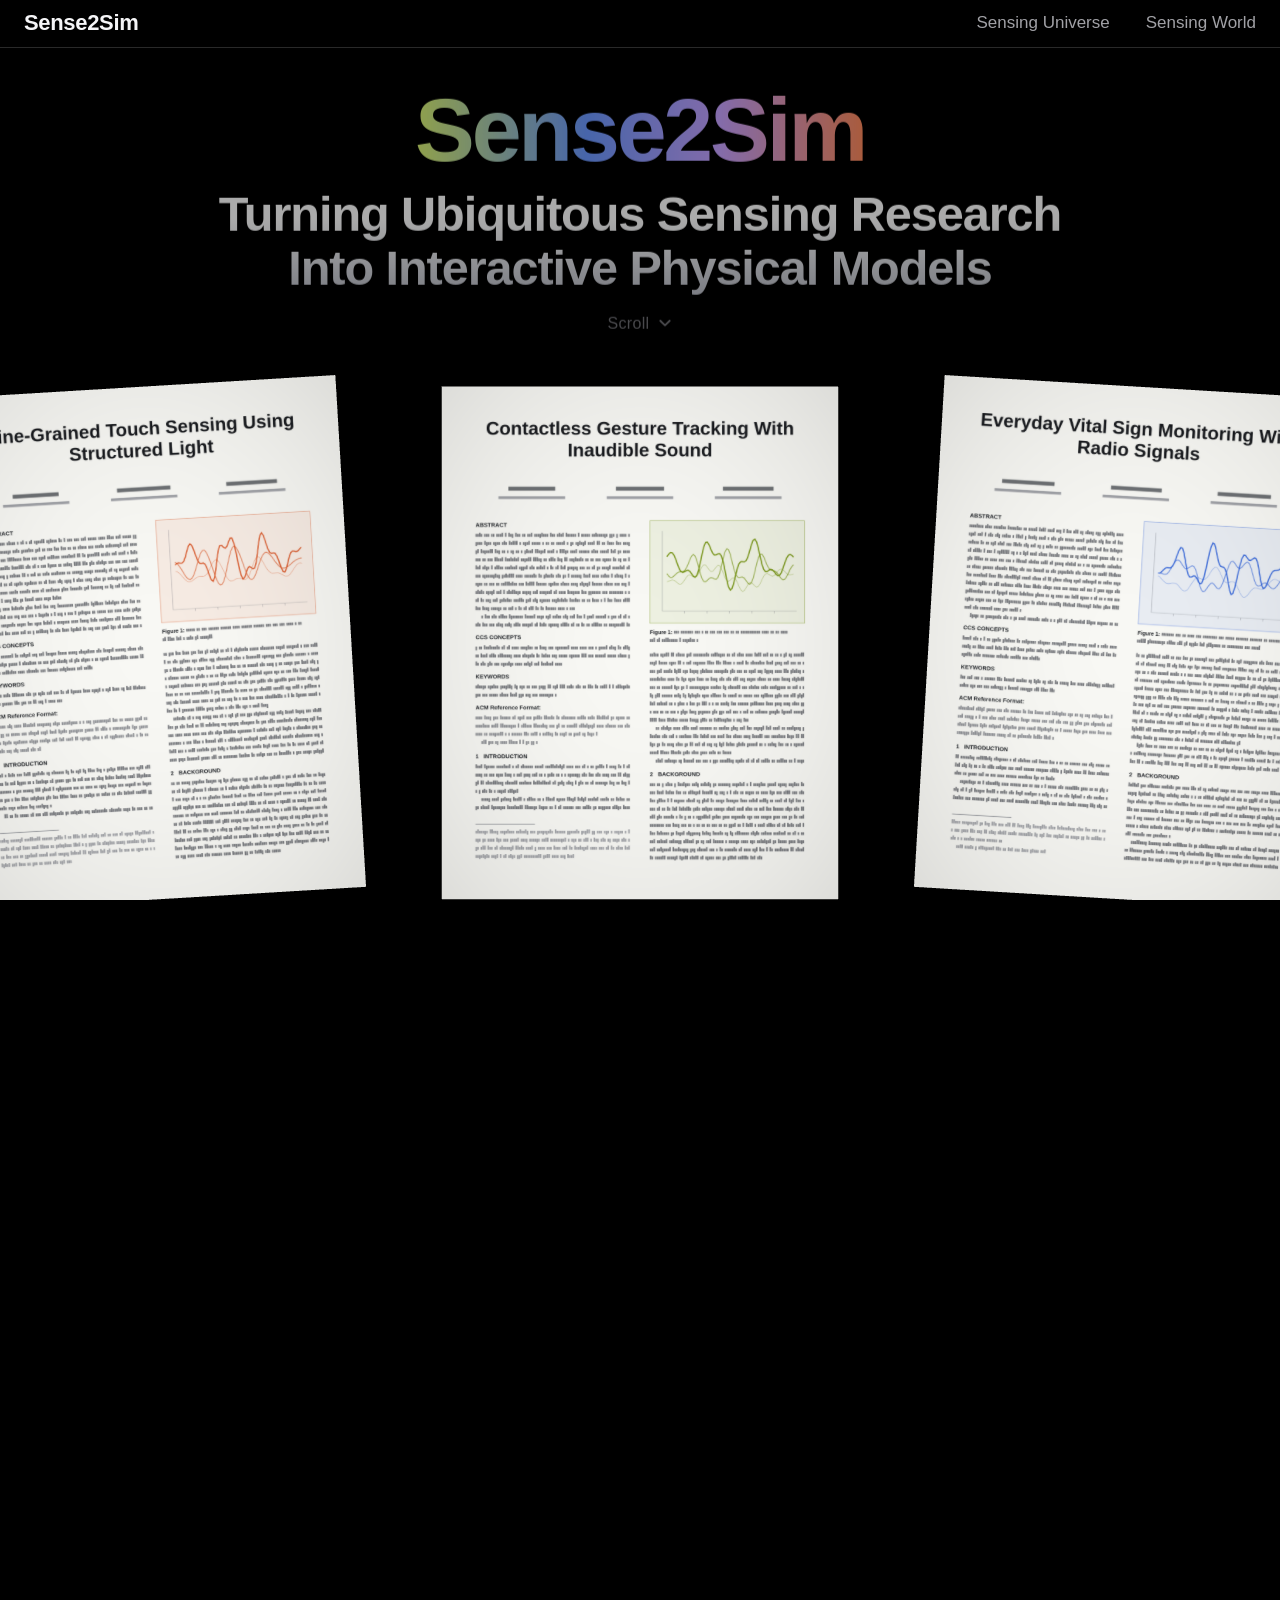
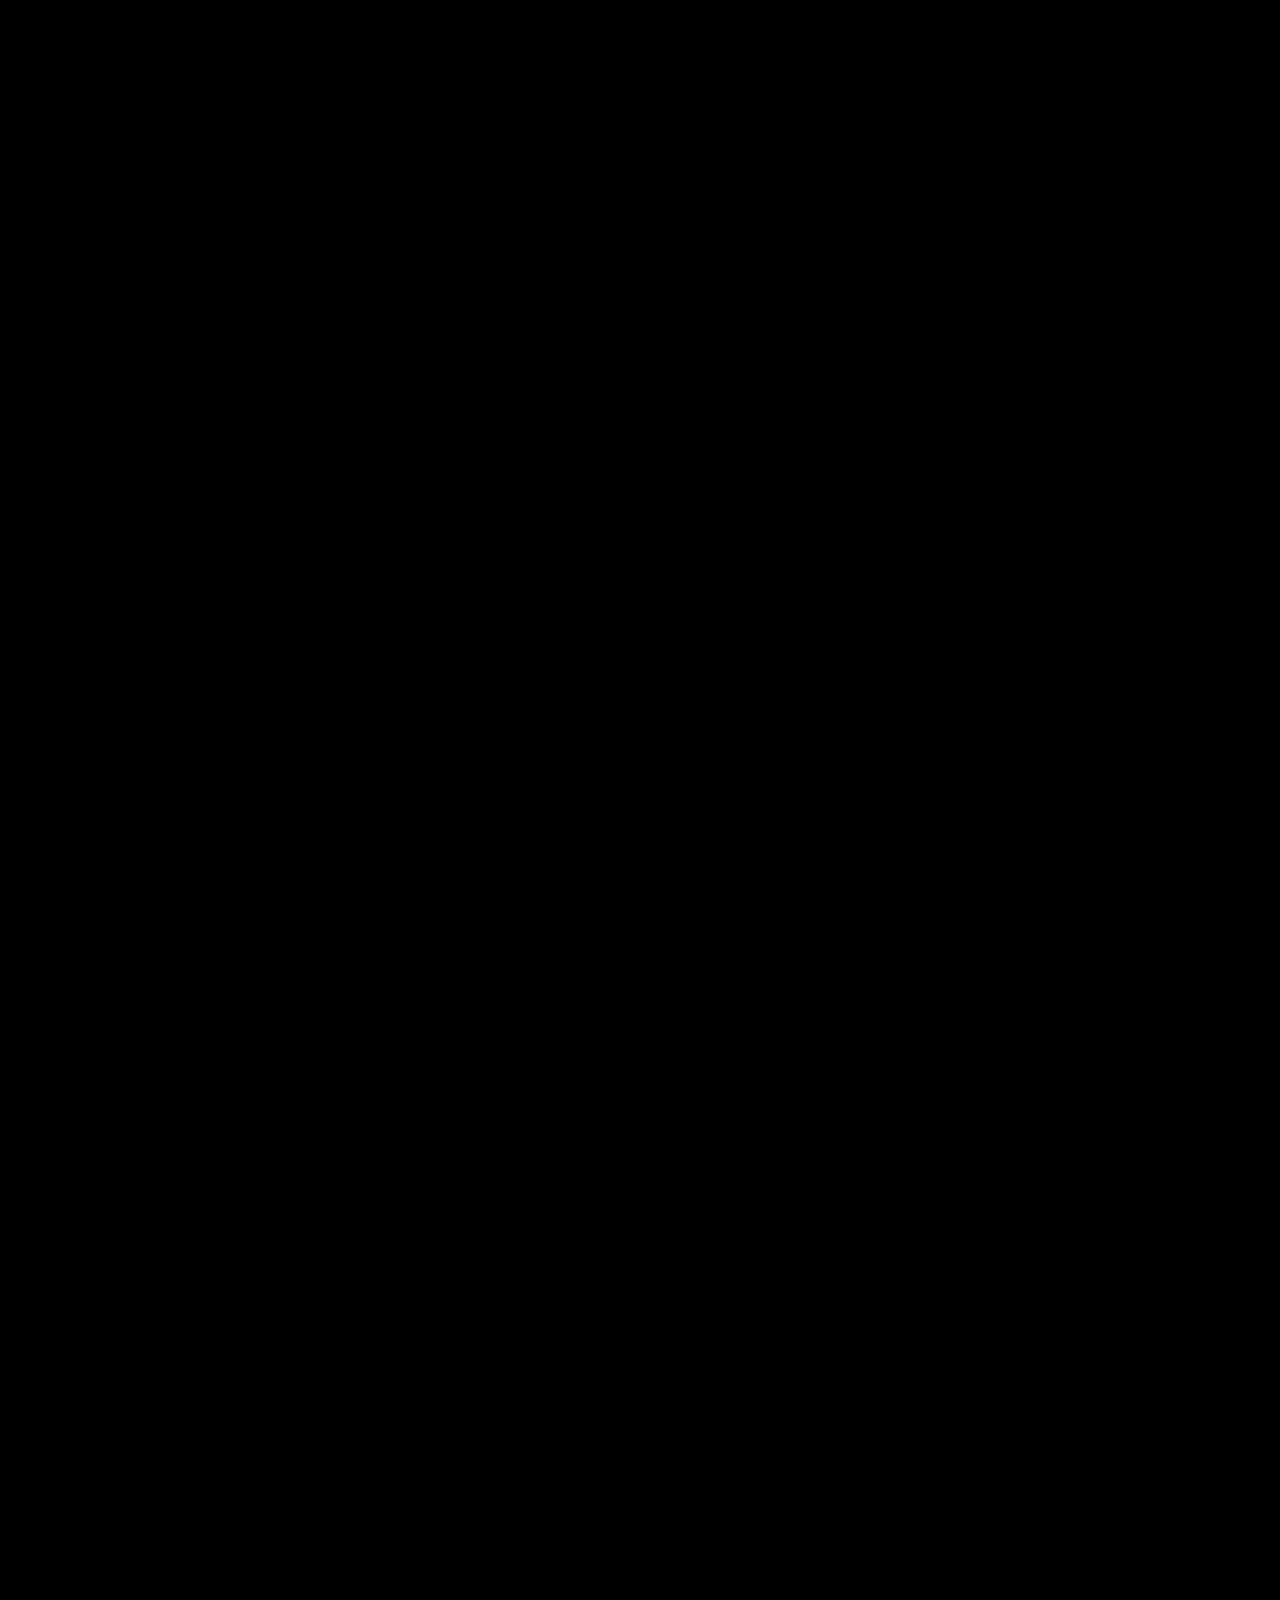
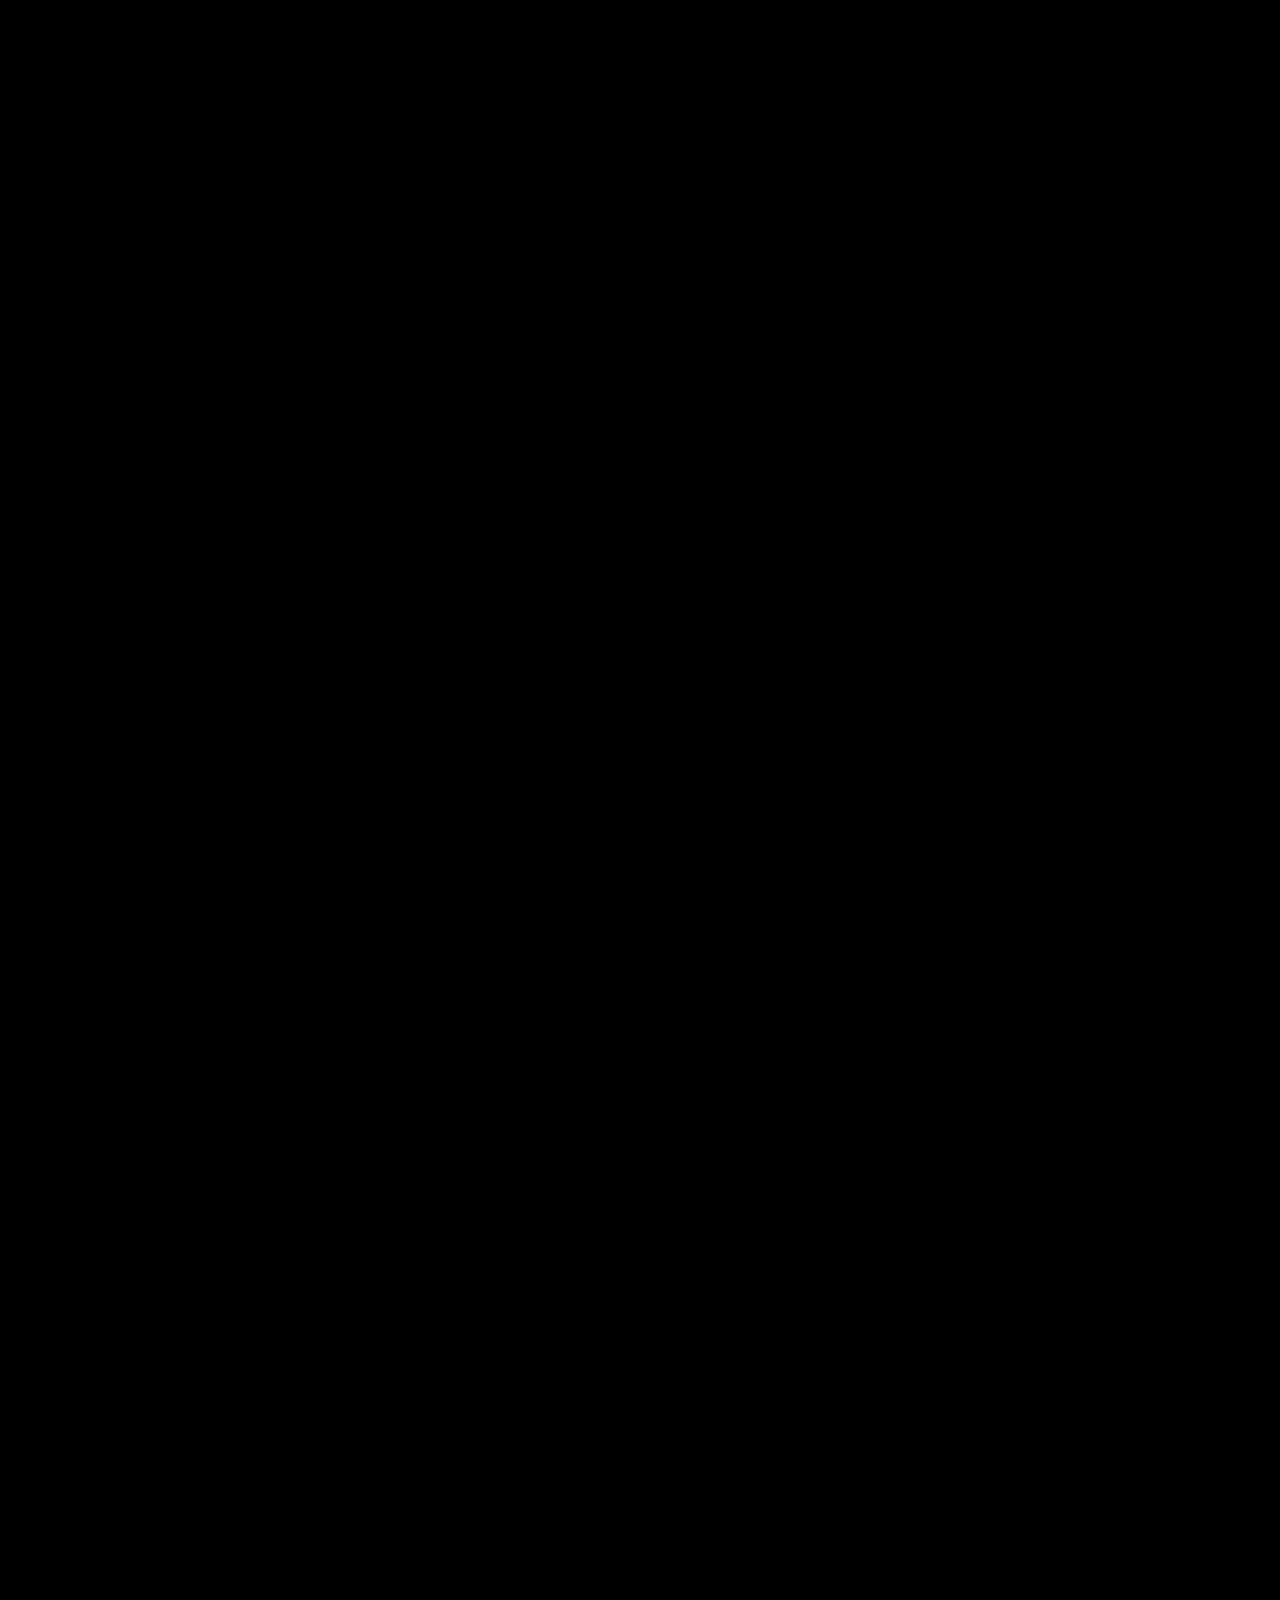
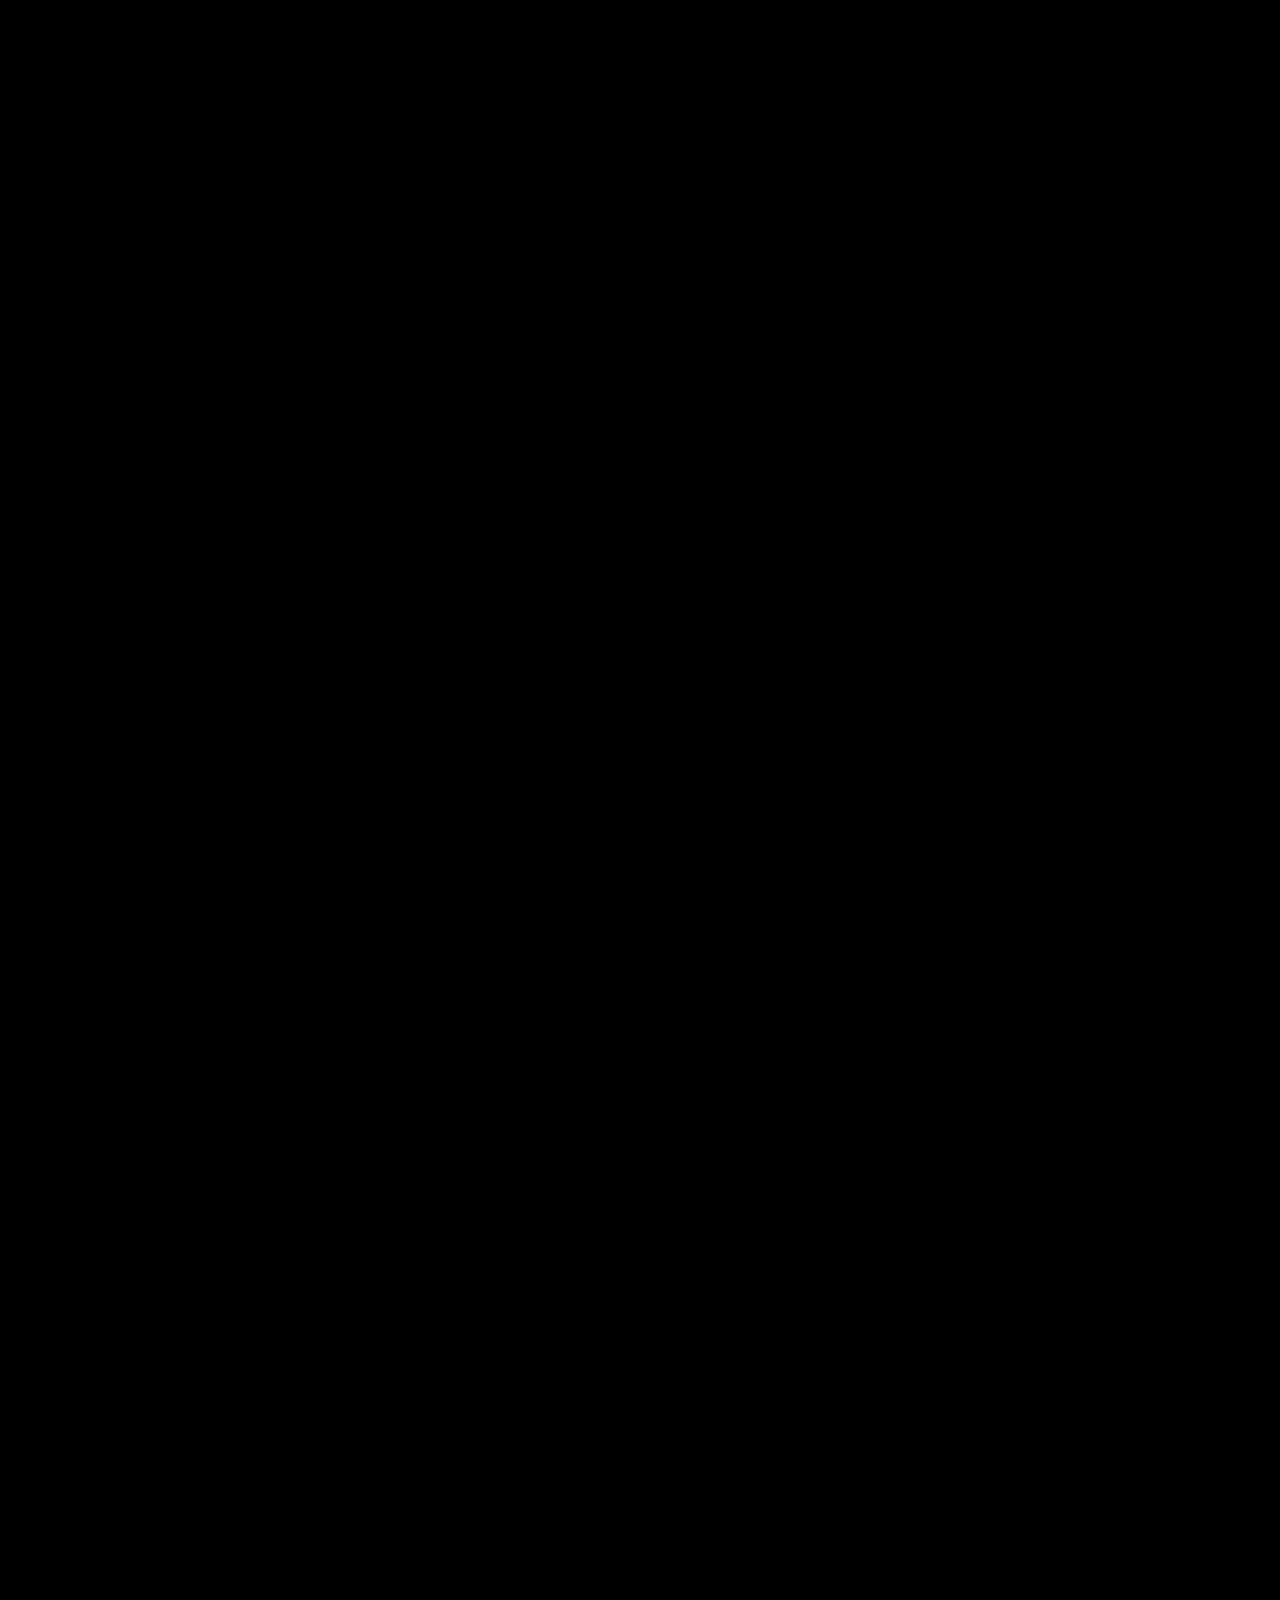
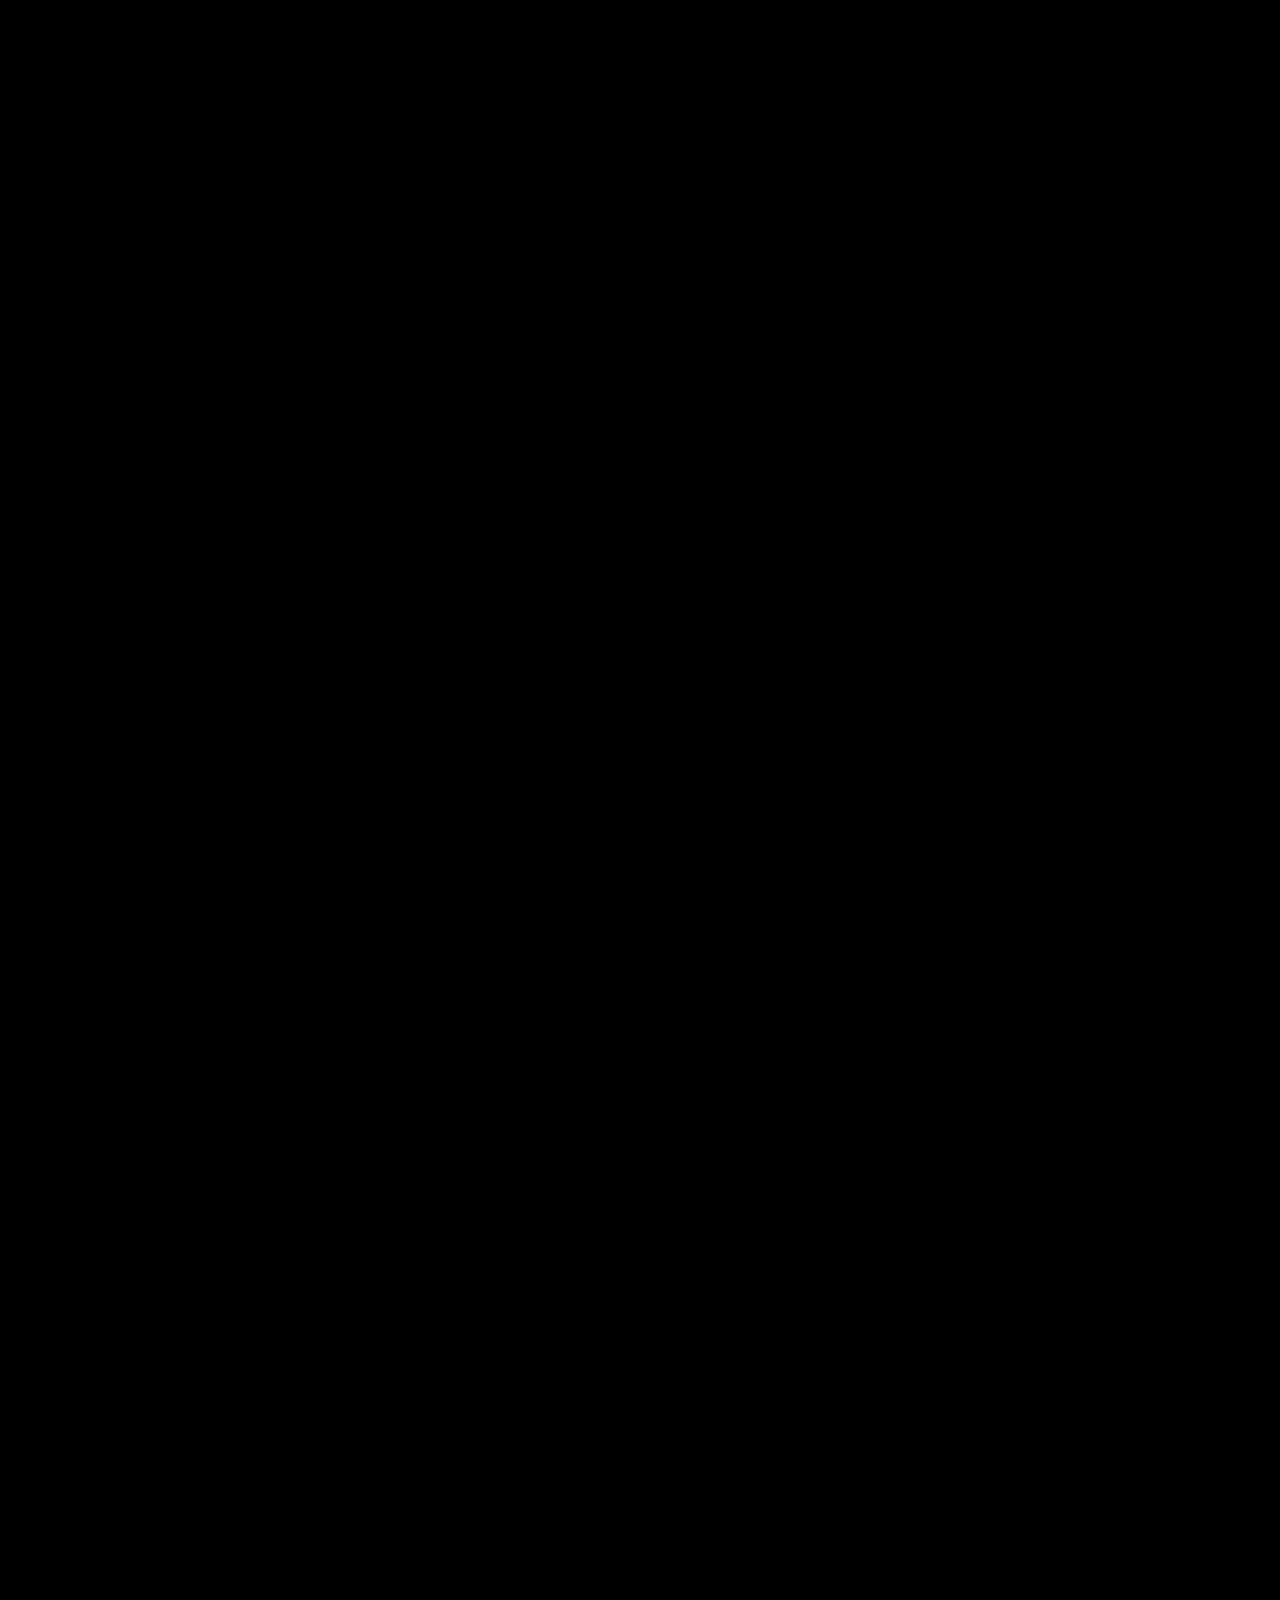
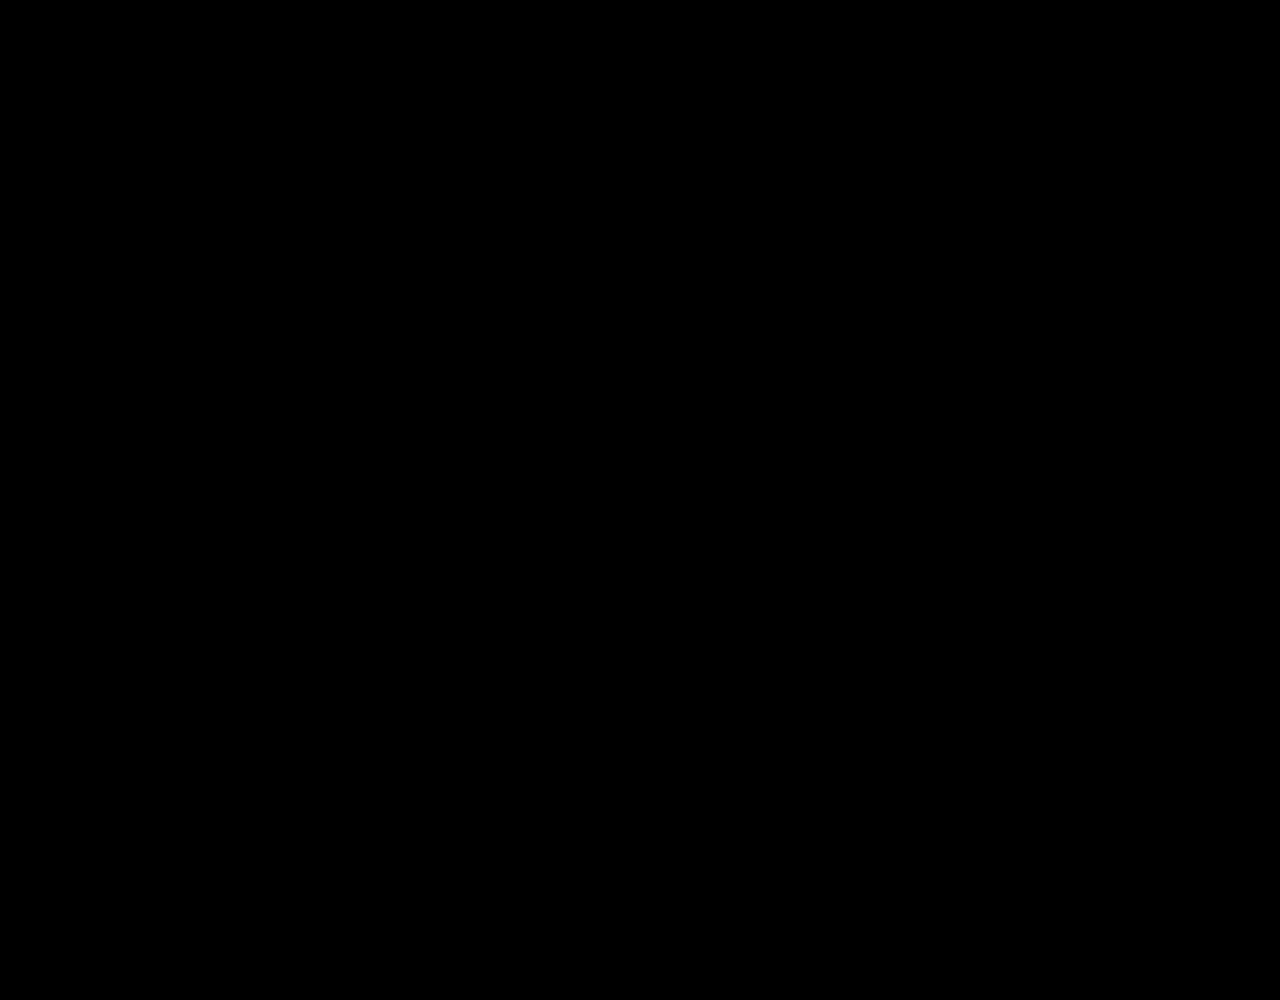
==== commit 68515ba3: "Faster Sensing World and Universe: run 20 World: models as .glb files, model pictures at most 512 px" ====
--- a/index.html
+++ b/index.html
@@ -159,85 +159,6 @@
   </div>
 </main>
 
-<script>
-// The offline package's loader (tools/offline.mjs writes it first into each page it packs, with the page's own list
-// in place of the empty one below). A page opened from the disk (file://) may load a classic script or a picture
-// beside it, but no module, no fetch and no picture asked for with crossorigin: what the page would fetch or import
-// is therefore written beside it as classic scripts, each setting SW_OFFLINE_DATA[<its key>] to its content, and read
-// here when the page asks for it. The same path is taken over http (a local server), so the package behaves one way.
-// M: each key (a file's path from the page, as the page names it, or mediapipe/<file>) -> the script that holds it,
-// the type it is served as, and how it is held ("b64" bytes in base64, "text" the text itself).
-// SW_OFFLINE_IMAGES (images.offline.js, loaded before this): pictures the page asks for with crossorigin (three's
-// TextureLoader), as data: URLs; an <img> given one of their paths is given the data: URL instead.
-(() => {
-  const M = {};
-  const D = (window.SW_OFFLINE_DATA = window.SW_OFFLINE_DATA || {});
-  const IMG = window.SW_OFFLINE_IMAGES || {};
-  const scripts = {}, bins = {}, stats = { served: [], missing: [], images: 0, fetched: 0 };
-  const script = (file) => scripts[file] || (scripts[file] = new Promise((ok, no) => {
-    const s = document.createElement("script");
-    s.src = file;
-    s.onload = () => ok();
-    s.onerror = () => no(new Error(`offline package: ${file} is missing`));
-    (document.head || document.documentElement).appendChild(s);
-  }));
-  async function get(key) {
-    if (!(key in D)) {
-      const m = M[key];
-      if (!m) { stats.missing.push(key); throw new Error(`offline package: it holds no ${key}`); }
-      await script(m.file);
-      if (!(key in D)) { stats.missing.push(key); throw new Error(`offline package: ${m.file} does not hold ${key}`); }
-    }
-    if (!stats.served.includes(key)) stats.served.push(key);
-    return D[key];
-  }
-  const fromB64 = (b64) => { const s = atob(b64), a = new Uint8Array(s.length); for (let i = 0; i < s.length; i++) a[i] = s.charCodeAt(i); return a; };
-  // a key's bytes, a fresh copy each time (a task may keep or detach what it is given)
-  const bin = (key) => (bins[key] || (bins[key] = get(key).then((v) => (M[key] && M[key].enc === "text" ? new TextEncoder().encode(v) : fromB64(v))))).then((a) => a.slice());
-  // a URL under the page's own folder is a file of the package, named by its path from there
-  const keyOf = (u) => {
-    try {
-      const h = new URL(String(u), document.baseURI).href.split(/[?#]/)[0], b = new URL(".", document.baseURI).href;
-      return h.startsWith(b) ? decodeURIComponent(h.slice(b.length)) : null;
-    } catch (e) { return null; }
-  };
-  // fetch: a file of the package's from its script, anything else as before (a blob: or data: URL, a local server)
-  const nativeFetch = typeof window.fetch === "function" ? window.fetch.bind(window) : null;
-  if (nativeFetch && Object.keys(M).length) window.fetch = function (input, init) {
-    const u = typeof input === "string" ? input : input && (input.url || input.href);
-    const k = u != null ? keyOf(u) : null;
-    if (k && M[k]) { stats.fetched++; return bin(k).then((b) => new Response(b, { status: 200, headers: { "content-type": M[k].type } })); }
-    return nativeFetch(input, init);
-  };
-  // an <img> given a picture the package holds as a data: URL
-  const src = Object.getOwnPropertyDescriptor(HTMLImageElement.prototype, "src");
-  if (src && src.set && Object.keys(IMG).length) Object.defineProperty(HTMLImageElement.prototype, "src", {
-    configurable: true, enumerable: src.enumerable, get: src.get,
-    set(v) { const k = keyOf(v); if (k && IMG[k]) { stats.images++; src.set.call(this, IMG[k]); } else src.set.call(this, v); },
-  });
-  const dataJs = async (key) => "data:text/javascript;base64," + (await get(key));
-  window.SW_OFFLINE = {
-    get, bin, keyOf,
-    stats: () => JSON.parse(JSON.stringify(stats)),
-    // a module the page imported from beside it (world/<id>.glb.js: its default export, the room's GLB in base64)
-    module: async (key) => ({ default: await get(key) }),
-    // MediaPipe's tasks-vision from the package: its bundle as a module (a data: URL, which a page from the disk may
-    // import), and the files of its wasm, the SIMD build where the browser runs SIMD, as its FilesetResolver would pick
-    mediapipe: async () => import(await dataJs("mediapipe/vision_bundle.mjs")),
-    mpFiles: async (mp) => {
-      const k = (await mp.FilesetResolver.isSimdSupported()) ? "vision_wasm_internal" : "vision_wasm_nosimd_internal";
-      return { wasmLoaderPath: await dataJs(`mediapipe/${k}.js`), wasmBinaryPath: `${k}.wasm`, offlineKey: k };
-    },
-    // a task made from the package: its model given as bytes (baseOptions.modelAssetBuffer), and the wasm handed to
-    // the loader as Module.wasmBinary (the bundle passes self.Module to the loader, which then fetches no wasm)
-    mpTask: async (Task, files, model, options) => {
-      const buf = await bin(model), wasm = await bin(`mediapipe/${files.offlineKey}.wasm`);
-      self.Module = { wasmBinary: wasm };
-      return Task.createFromOptions(files, { ...options, baseOptions: { ...(options.baseOptions || {}), modelAssetBuffer: buf } });
-    },
-  };
-})();
-</script>
 <script src="intro-data.js"></script>
 <script src="intro.js"></script>
 <!-- page:end -->
